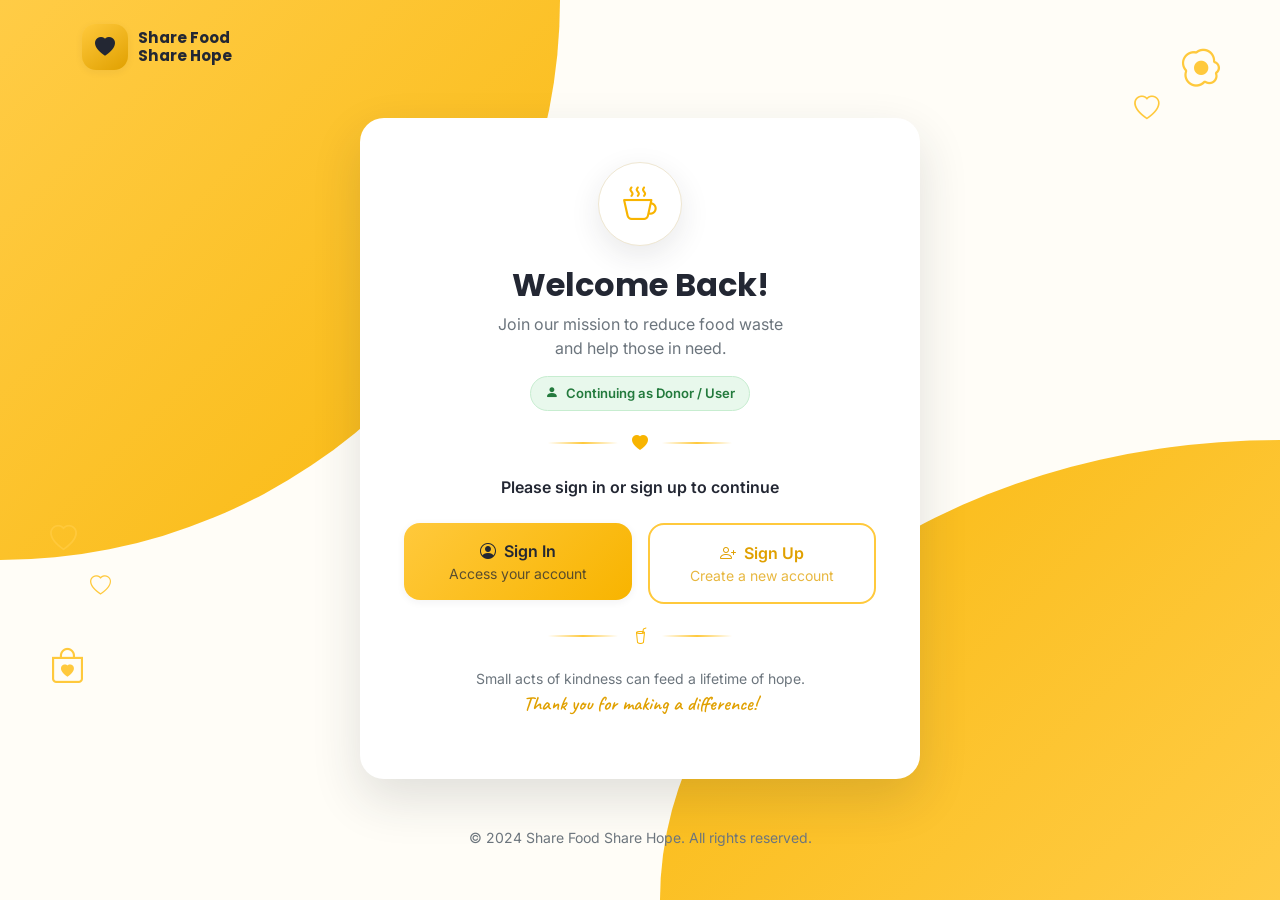
==== auth.html @ a08f2491 "Initial project upload" ====
<!DOCTYPE html>
<html lang="en">
<head>
  <meta charset="UTF-8">
  <meta name="viewport" content="width=device-width, initial-scale=1.0">
  <title>Share Food, Share Hope | Sign In / Sign Up</title>

  <!-- Bootstrap 5 -->
  <link href="https://cdn.jsdelivr.net/npm/bootstrap@5.3.3/dist/css/bootstrap.min.css" rel="stylesheet">
  <!-- Bootstrap Icons -->
  <link rel="stylesheet" href="https://cdn.jsdelivr.net/npm/bootstrap-icons@1.11.3/font/bootstrap-icons.css">
  <!-- Google Fonts -->
  <link rel="preconnect" href="https://fonts.googleapis.com">
  <link href="https://fonts.googleapis.com/css2?family=Poppins:wght@500;600;700;800&family=Inter:wght@400;500;600&family=Caveat:wght@600;700&display=swap" rel="stylesheet">
  <!-- Shared stylesheet -->
  <link rel="stylesheet" href="style.css">
</head>
<body>

  <!-- Loading overlay -->
  <div id="loadingOverlay" class="loading-overlay">
    <div class="loader-bowl"></div>
    <div class="text-muted small">Setting the table…</div>
  </div>

  <div class="page-shell">

    <!-- Decorative background -->
    <div class="blob-corner blob-top-left"></div>
    <div class="blob-corner blob-bottom-right"></div>

    <i class="bi bi-heart line-icon d-none d-md-block" style="top:520px; left:50px; font-size:1.7rem; color:var(--yellow-400);"></i>
    <i class="bi bi-heart line-icon d-none d-md-block" style="top:570px; left:90px; font-size:1.3rem; color:var(--yellow-400);"></i>
    <i class="bi bi-bag-heart line-icon d-none d-md-block" style="top:640px; left:50px; font-size:2.2rem; color:var(--yellow-400);"></i>
    <i class="bi bi-heart line-icon d-none d-md-block" style="top:90px; right:120px; font-size:1.6rem; color:var(--yellow-400);"></i>
    <i class="bi bi-egg-fried line-icon d-none d-md-block" style="top:40px; right:60px; font-size:2.4rem; color:var(--yellow-400);"></i>

    <!-- Top brand bar -->
    <header class="content-layer container pt-4">
      <div class="brand-lockup">
        <div class="brand-mark"><i class="bi bi-heart-fill"></i></div>
        <div class="brand-text">Share Food<br>Share Hope</div>
      </div>
    </header>

    <main class="content-layer container py-4 py-md-5">
      <div class="auth-card fade-in-up">

        <!-- ============ PANEL 1: Role intro / choose Sign In or Sign Up ============ -->
        <div id="panelIntro" class="auth-panel active text-center">
          <div class="hero-emblem emblem-sm"><i class="bi bi-cup-hot"></i></div>
          <h2 class="fw-bold mb-2">Welcome Back!</h2>
          <p class="text-secondary mb-3">
            Join our mission to reduce food waste<br class="d-none d-sm-block">
            and help those in need.
          </p>
          <div class="d-flex justify-content-center mb-3">
            <span class="role-badge role-badge-target"></span>
          </div>
          <div class="divider-flourish">
            <span class="line"></span><i class="bi bi-heart-fill"></i><span class="line"></span>
          </div>
          <p class="fw-semibold mb-4">Please sign in or sign up to continue</p>

          <div class="row g-3 justify-content-center">
            <div class="col-12 col-sm-6">
              <button class="btn btn-brand w-100 py-3" onclick="showAuthPanel('panelLogin')">
                <i class="bi bi-person-circle me-1"></i> Sign In
                <div class="small fw-normal opacity-75">Access your account</div>
              </button>
            </div>
            <div class="col-12 col-sm-6">
              <button class="btn btn-outline-brand w-100 py-3" onclick="showAuthPanel('panelRegister')">
                <i class="bi bi-person-plus me-1"></i> Sign Up
                <div class="small fw-normal opacity-75">Create a new account</div>
              </button>
            </div>
          </div>

          <div class="divider-flourish">
            <span class="line"></span><i class="bi bi-cup-straw"></i><span class="line"></span>
          </div>
          <p class="text-secondary small mb-0">Small acts of kindness can feed a lifetime of hope.</p>
          <p class="script-text fs-5">Thank you for making a difference!</p>
        </div>

        <!-- ============ PANEL 2: Sign In ============ -->
        <div id="panelLogin" class="auth-panel text-center">
          <div class="hero-emblem emblem-sm"><i class="bi bi-cup-hot"></i></div>
          <h2 class="fw-bold mb-2">Welcome Back!</h2>
          <p class="text-secondary mb-3">
            Log in to continue your journey<br class="d-none d-sm-block">
            of sharing food and spreading hope.
          </p>
          <div class="d-flex justify-content-center mb-3">
            <span class="role-badge role-badge-target"></span>
          </div>
          <div class="divider-flourish">
            <span class="line"></span><i class="bi bi-heart-fill"></i><span class="line"></span>
          </div>

          <div id="loginError" class="alert alert-danger d-none text-start" role="alert"></div>

          <form id="loginForm" class="text-start" onsubmit="loginUser(event)" novalidate>
            <div class="mb-3">
              <label for="loginIdentifier" class="form-label fw-semibold">Name or Email</label>
              <div class="input-icon-group">
                <i class="bi bi-person field-icon"></i>
                <input type="text" class="form-control" id="loginIdentifier" placeholder="Enter your name or email" autocomplete="username">
              </div>
            </div>
            <div class="mb-2">
              <label for="loginPassword" class="form-label fw-semibold">Password</label>
              <div class="input-icon-group">
                <i class="bi bi-lock field-icon"></i>
                <input type="password" class="form-control" id="loginPassword" placeholder="Enter your password" autocomplete="current-password">
                <button type="button" class="toggle-eye" onclick="togglePasswordVisibility('loginPassword', this.querySelector('i'))">
                  <i class="bi bi-eye"></i>
                </button>
              </div>
            </div>
            <div class="text-end mb-3">
              <a href="#" class="small auth-toggle-link" onclick="showToast('Password reset isn\'t available in this demo yet.', 'info'); return false;">Forgot Password?</a>
            </div>
            <button type="submit" class="btn btn-brand w-100 py-3 fw-bold">Login</button>
          </form>

          <p class="text-center mt-4 mb-0">
            Don't have an account?
            <a href="#" class="auth-toggle-link" onclick="showAuthPanel('panelRegister'); return false;">Sign Up</a>
          </p>
          <p class="text-center mt-2">
            <a href="#" class="text-muted small" onclick="showAuthPanel('panelIntro'); return false;"><i class="bi bi-arrow-left"></i> Back</a>
          </p>
        </div>

        <!-- ============ PANEL 3: Sign Up ============ -->
        <div id="panelRegister" class="auth-panel text-center">
          <div class="hero-emblem emblem-sm"><i class="bi bi-cup-hot"></i></div>
          <h2 class="fw-bold mb-2">Create an Account</h2>
          <p class="text-secondary mb-3">
            Sign up to join our mission and start<br class="d-none d-sm-block">
            making a difference.
          </p>
          <div class="d-flex justify-content-center mb-3">
            <span class="role-badge role-badge-target"></span>
          </div>
          <div class="divider-flourish">
            <span class="line"></span><i class="bi bi-heart-fill"></i><span class="line"></span>
          </div>

          <div id="signupError" class="alert alert-danger d-none text-start" role="alert"></div>

          <form id="signupForm" class="text-start" onsubmit="signupUser(event)" novalidate>
            <div class="mb-3">
              <label for="signupName" class="form-label fw-semibold">Name</label>
              <div class="input-icon-group">
                <i class="bi bi-person field-icon"></i>
                <input type="text" class="form-control" id="signupName" placeholder="Enter your full name" autocomplete="name">
              </div>
            </div>
            <div class="mb-3">
              <label for="signupPhone" class="form-label fw-semibold">Phone No</label>
              <div class="input-icon-group">
                <i class="bi bi-telephone field-icon"></i>
                <input type="tel" class="form-control" id="signupPhone" placeholder="Enter your phone number" autocomplete="tel">
              </div>
            </div>
            <div class="mb-3">
              <label for="signupEmail" class="form-label fw-semibold">Email</label>
              <div class="input-icon-group">
                <i class="bi bi-envelope field-icon"></i>
                <input type="email" class="form-control" id="signupEmail" placeholder="Enter your email address" autocomplete="email">
              </div>
            </div>
            <div class="mb-3">
              <label for="signupPassword" class="form-label fw-semibold">Password</label>
              <div class="input-icon-group">
                <i class="bi bi-lock field-icon"></i>
                <input type="password" class="form-control" id="signupPassword" placeholder="Enter your password (min. 8 characters)" autocomplete="new-password">
                <button type="button" class="toggle-eye" onclick="togglePasswordVisibility('signupPassword', this.querySelector('i'))">
                  <i class="bi bi-eye"></i>
                </button>
              </div>
            </div>
            <div class="mb-3">
              <label for="signupConfirmPassword" class="form-label fw-semibold">Confirm Password</label>
              <div class="input-icon-group">
                <i class="bi bi-lock-fill field-icon"></i>
                <input type="password" class="form-control" id="signupConfirmPassword" placeholder="Re-enter your password" autocomplete="new-password">
                <button type="button" class="toggle-eye" onclick="togglePasswordVisibility('signupConfirmPassword', this.querySelector('i'))">
                  <i class="bi bi-eye"></i>
                </button>
              </div>
            </div>
            <button type="submit" class="btn btn-brand w-100 py-3 fw-bold">Register</button>
          </form>

          <p class="text-center mt-4 mb-0">
            Already have an account?
            <a href="#" class="auth-toggle-link" onclick="showAuthPanel('panelLogin'); return false;">Sign In</a>
          </p>
          <p class="text-center mt-2">
            <a href="#" class="text-muted small" onclick="showAuthPanel('panelIntro'); return false;"><i class="bi bi-arrow-left"></i> Back</a>
          </p>
        </div>

      </div>
    </main>

    <footer class="content-layer text-center pb-4">
      <p class="text-secondary small mb-0">© 2024 Share Food Share Hope. All rights reserved.</p>
    </footer>

  </div>

  <!-- Bootstrap Bundle JS -->
  <script src="https://cdn.jsdelivr.net/npm/bootstrap@5.3.3/dist/js/bootstrap.bundle.min.js"></script>
  <!-- Shared app logic -->
  <script src="script.js"></script>
  <script>
    // If nobody picked a role on the welcome page, default to "user"
    // so the auth flow still works if someone lands here directly.
    if (!sessionStorage.getItem("role")) {
      sessionStorage.setItem("role", "user");
    }
    renderRoleBadge();
  </script>
</body>
</html>
---- style.css ----
/* =========================================================
   SHARE FOOD, SHARE HOPE — Shared Stylesheet
   Design tokens, layout primitives, and component styles
   used across index.html, auth.html, user-dashboard.html
   and ngo-dashboard.html.
   ========================================================= */

/* ---------- Design tokens ---------- */
:root {
  /* Brand palette */
  --cream: #FFFDF7;
  --paper: #FFFFFF;
  --yellow-50: #FFF8E6;
  --yellow-200: #FFE7A6;
  --yellow-400: #FFC93C;
  --yellow-500: #F8B400;
  --yellow-600: #E0A000;
  --ink: #232733;
  --ink-soft: #5B6172;
  --ink-faint: #9AA0AE;
  --line: #EFE7D2;

  /* Role colors */
  --ngo-blue: #3E5DD9;
  --ngo-blue-dark: #2E46AD;
  --user-green: #2E9F4F;
  --user-green-dark: #237A3D;

  /* Status colors */
  --status-pending: #F59E0B;
  --status-pending-bg: #FFF3DD;
  --status-accepted: #2E9F4F;
  --status-accepted-bg: #E6F7EB;
  --status-completed: #2F80ED;
  --status-completed-bg: #E8F0FE;
  --status-rejected: #E5484D;
  --status-rejected-bg: #FDE8E8;

  /* Elevation */
  --shadow-sm: 0 2px 8px rgba(35, 39, 51, 0.06);
  --shadow-md: 0 10px 30px rgba(35, 39, 51, 0.10);
  --shadow-lg: 0 20px 50px rgba(35, 39, 51, 0.14);

  /* Radii */
  --r-sm: 10px;
  --r-md: 16px;
  --r-lg: 24px;
  --r-pill: 999px;

  /* Type */
  --font-display: 'Poppins', sans-serif;
  --font-body: 'Inter', sans-serif;
  --font-script: 'Caveat', cursive;
}

* {
  box-sizing: border-box;
}

html {
  scroll-behavior: smooth;
}

body {
  font-family: var(--font-body);
  color: var(--ink);
  background-color: var(--cream);
  -webkit-font-smoothing: antialiased;
}

h1, h2, h3, h4, h5, h6 {
  font-family: var(--font-display);
  color: var(--ink);
}

a {
  text-decoration: none;
}

::selection {
  background: var(--yellow-400);
  color: var(--ink);
}

/* ---------- Decorative background blobs (shared) ---------- */
.blob-corner {
  position: fixed;
  z-index: 0;
  pointer-events: none;
}

.blob-top-left {
  top: 0;
  left: 0;
  width: min(46vw, 560px);
  height: min(46vw, 560px);
  background: linear-gradient(135deg, var(--yellow-400), var(--yellow-500));
  border-radius: 0 0 100% 0;
  opacity: 0.95;
}

.blob-bottom-right {
  bottom: 0;
  right: 0;
  width: min(50vw, 620px);
  height: min(38vw, 460px);
  background: linear-gradient(135deg, var(--yellow-500), var(--yellow-400));
  border-radius: 100% 0 0 0;
  opacity: 0.95;
}

.dot-grid {
  position: absolute;
  display: grid;
  grid-template-columns: repeat(3, 1fr);
  gap: 10px;
  z-index: 1;
}

.dot-grid span {
  width: 6px;
  height: 6px;
  border-radius: 50%;
  background: rgba(255, 255, 255, 0.55);
}

.line-icon {
  position: absolute;
  color: rgba(255, 255, 255, 0.55);
  z-index: 1;
}

.page-shell {
  position: relative;
  min-height: 100vh;
  overflow-x: hidden;
}

.content-layer {
  position: relative;
  z-index: 2;
}

/* ---------- Brand lockup ---------- */
.brand-lockup {
  display: flex;
  align-items: center;
  gap: 10px;
}

.brand-mark {
  width: 46px;
  height: 46px;
  border-radius: 14px;
  background: linear-gradient(145deg, var(--yellow-400), var(--yellow-600));
  display: flex;
  align-items: center;
  justify-content: center;
  color: var(--ink);
  font-size: 1.25rem;
  box-shadow: var(--shadow-sm);
  flex-shrink: 0;
}

.brand-text {
  font-family: var(--font-display);
  font-weight: 700;
  font-size: 0.95rem;
  line-height: 1.2;
  color: var(--ink);
}

/* ---------- Divider with heart/icon ---------- */
.divider-flourish {
  display: flex;
  align-items: center;
  justify-content: center;
  gap: 14px;
  color: var(--yellow-500);
  margin: 1.25rem 0;
}

.divider-flourish .line {
  height: 2px;
  width: 70px;
  background: linear-gradient(90deg, transparent, var(--yellow-400) 50%, transparent);
}

.script-text {
  font-family: var(--font-script);
  font-weight: 600;
  color: var(--yellow-600);
}

/* ---------- Buttons ---------- */
.btn-brand {
  background: linear-gradient(135deg, var(--yellow-400), var(--yellow-500));
  color: var(--ink);
  border: none;
  font-weight: 600;
  border-radius: var(--r-md);
  padding: 0.85rem 1.5rem;
  transition: transform 0.2s ease, box-shadow 0.2s ease, filter 0.2s ease;
  box-shadow: var(--shadow-sm);
}

.btn-brand:hover {
  transform: translateY(-2px);
  box-shadow: var(--shadow-md);
  filter: brightness(1.03);
  color: var(--ink);
}

.btn-brand:active {
  transform: translateY(0);
}

.btn-outline-brand {
  background: var(--paper);
  color: var(--yellow-600);
  border: 2px solid var(--yellow-400);
  font-weight: 600;
  border-radius: var(--r-md);
  padding: 0.85rem 1.5rem;
  transition: all 0.2s ease;
}

.btn-outline-brand:hover {
  background: var(--yellow-50);
  transform: translateY(-2px);
  box-shadow: var(--shadow-sm);
  color: var(--yellow-600);
}

.btn-icon-action {
  border: none;
  background: var(--yellow-50);
  color: var(--ink-soft);
  width: 36px;
  height: 36px;
  border-radius: 50%;
  display: inline-flex;
  align-items: center;
  justify-content: center;
  transition: all 0.2s ease;
}

.btn-icon-action:hover {
  background: var(--yellow-400);
  color: var(--ink);
  transform: scale(1.08);
}

.btn-icon-action.danger:hover {
  background: var(--status-rejected);
  color: #fff;
}

/* ---------- Role selection cards (index.html) ---------- */
.role-card {
  border: none;
  border-radius: var(--r-lg);
  padding: 2rem 1.75rem;
  display: flex;
  align-items: center;
  gap: 1.25rem;
  width: 100%;
  text-align: left;
  cursor: pointer;
  transition: transform 0.25s ease, box-shadow 0.25s ease;
  box-shadow: var(--shadow-md);
  position: relative;
  overflow: hidden;
}

.role-card::after {
  content: '';
  position: absolute;
  inset: 0;
  background: rgba(255, 255, 255, 0.12);
  opacity: 0;
  transition: opacity 0.25s ease;
}

.role-card:hover {
  transform: translateY(-6px) scale(1.01);
  box-shadow: var(--shadow-lg);
}

.role-card:hover::after {
  opacity: 1;
}

.role-card:active {
  transform: translateY(-2px) scale(1.0);
}

.role-card.ngo {
  background: linear-gradient(135deg, var(--ngo-blue), var(--ngo-blue-dark));
  color: #fff;
}

.role-card.user {
  background: linear-gradient(135deg, var(--user-green), var(--user-green-dark));
  color: #fff;
}

.role-card .role-icon {
  width: 60px;
  height: 60px;
  border-radius: 50%;
  background: rgba(255, 255, 255, 0.18);
  display: flex;
  align-items: center;
  justify-content: center;
  font-size: 1.75rem;
  flex-shrink: 0;
}

.role-card .role-title {
  font-family: var(--font-display);
  font-weight: 700;
  font-size: 1.5rem;
  margin-bottom: 2px;
}

.role-card .role-sub {
  font-size: 0.88rem;
  opacity: 0.9;
}

/* ---------- Hero heart-bowl icon ---------- */
.hero-emblem {
  width: 110px;
  height: 110px;
  border-radius: 50%;
  background: linear-gradient(145deg, var(--yellow-400), var(--yellow-600));
  display: flex;
  align-items: center;
  justify-content: center;
  color: #fff;
  font-size: 2.75rem;
  margin: 0 auto 1.25rem;
  box-shadow: var(--shadow-md);
  animation: floatY 4s ease-in-out infinite;
}

.emblem-sm {
  width: 84px;
  height: 84px;
  font-size: 2.1rem;
  background: var(--paper);
  color: var(--yellow-500);
  border: 1px solid var(--line);
}

@keyframes floatY {
  0%, 100% { transform: translateY(0); }
  50% { transform: translateY(-8px); }
}

/* ---------- Auth shell / glass card ---------- */
.auth-card {
  background: var(--paper);
  border-radius: var(--r-lg);
  box-shadow: var(--shadow-lg);
  padding: 2.75rem;
  max-width: 560px;
  width: 100%;
  margin: 0 auto;
  position: relative;
}

.role-badge {
  display: inline-flex;
  align-items: center;
  gap: 8px;
  background: var(--yellow-50);
  border: 1px solid var(--yellow-200);
  color: var(--yellow-600);
  font-weight: 600;
  font-size: 0.82rem;
  padding: 0.4rem 0.9rem;
  border-radius: var(--r-pill);
}

.role-badge.is-ngo {
  background: #EAF0FF;
  border-color: #C9D6FF;
  color: var(--ngo-blue);
}

.role-badge.is-user {
  background: #E8F8EC;
  border-color: #C7EDD0;
  color: var(--user-green-dark);
}

/* Floating label inputs */
.form-floating > label {
  color: var(--ink-faint);
}

.form-control,
.form-select {
  border: 1.5px solid var(--line);
  border-radius: var(--r-md);
  padding: 0.9rem 1rem;
  background: var(--yellow-50);
  transition: border-color 0.2s ease, box-shadow 0.2s ease, background 0.2s ease;
}

.form-control:focus,
.form-select:focus {
  border-color: var(--yellow-500);
  box-shadow: 0 0 0 3px rgba(248, 180, 0, 0.18);
  background: var(--paper);
}

.input-icon-group {
  position: relative;
}

.input-icon-group .field-icon {
  position: absolute;
  left: 1rem;
  top: 50%;
  transform: translateY(-50%);
  color: var(--ink-faint);
  z-index: 5;
}

.input-icon-group .form-control {
  padding-left: 2.6rem;
  padding-right: 2.6rem;
}

.input-icon-group .toggle-eye {
  position: absolute;
  right: 1rem;
  top: 50%;
  transform: translateY(-50%);
  color: var(--ink-faint);
  cursor: pointer;
  z-index: 5;
  background: none;
  border: none;
}

.auth-toggle-link {
  color: var(--yellow-600);
  font-weight: 600;
}

.auth-toggle-link:hover {
  text-decoration: underline;
}

/* Sliding panels inside auth.html */
.auth-panel {
  display: none;
  animation: fadeUp 0.35s ease;
}

.auth-panel.active {
  display: block;
}

@keyframes fadeUp {
  from { opacity: 0; transform: translateY(14px); }
  to { opacity: 1; transform: translateY(0); }
}

/* ---------- Dashboard top navigation ---------- */
.dash-navbar {
  background: var(--paper);
  border-bottom: 1px solid var(--line);
  padding: 0.85rem 0;
  position: sticky;
  top: 0;
  z-index: 50;
}

.nav-pill {
  display: flex;
  align-items: center;
  gap: 6px;
  padding: 0.5rem 1rem;
  border-radius: var(--r-pill);
  color: var(--ink-soft);
  font-weight: 500;
  font-size: 0.92rem;
  transition: all 0.2s ease;
}

.nav-pill:hover {
  background: var(--yellow-50);
  color: var(--ink);
}

.nav-pill.active {
  background: var(--yellow-50);
  color: var(--yellow-600);
  font-weight: 600;
}

.notif-dot {
  position: relative;
}

.notif-dot .badge {
  position: absolute;
  top: -4px;
  right: -8px;
  font-size: 0.62rem;
  padding: 3px 5px;
}

.profile-chip {
  display: flex;
  align-items: center;
  gap: 8px;
  cursor: pointer;
  padding: 0.35rem 0.6rem;
  border-radius: var(--r-pill);
  transition: background 0.2s ease;
}

.profile-chip:hover {
  background: var(--yellow-50);
}

.avatar-circle {
  width: 38px;
  height: 38px;
  border-radius: 50%;
  background: linear-gradient(135deg, var(--yellow-400), var(--yellow-600));
  color: var(--ink);
  display: flex;
  align-items: center;
  justify-content: center;
  font-weight: 700;
  font-size: 0.95rem;
}

.avatar-circle.ngo-avatar {
  background: linear-gradient(135deg, var(--ngo-blue), var(--ngo-blue-dark));
  color: #fff;
}

/* ---------- Dashboard hero band ---------- */
.dash-hero {
  background: linear-gradient(180deg, var(--yellow-50), var(--cream));
  padding: 2.5rem 0 2rem;
  position: relative;
  overflow: hidden;
}

/* ---------- Generic section card ---------- */
.section-card {
  background: var(--paper);
  border-radius: var(--r-lg);
  box-shadow: var(--shadow-md);
  padding: 2rem;
  margin-bottom: 2rem;
  border: 1px solid var(--line);
}

.section-card-header {
  display: flex;
  align-items: center;
  gap: 12px;
  margin-bottom: 1.5rem;
}

.section-icon-badge {
  width: 42px;
  height: 42px;
  border-radius: 50%;
  background: linear-gradient(135deg, var(--yellow-400), var(--yellow-500));
  color: var(--ink);
  display: flex;
  align-items: center;
  justify-content: center;
  font-size: 1.1rem;
  flex-shrink: 0;
}

.section-title-wrap h3 {
  font-size: 1.25rem;
  font-weight: 700;
  margin: 0;
}

.title-underline {
  width: 34px;
  height: 3px;
  background: var(--yellow-400);
  border-radius: var(--r-pill);
  margin-top: 4px;
}

/* ---------- Upload dropzone ---------- */
.upload-zone {
  border: 1.5px dashed var(--line);
  border-radius: var(--r-md);
  background: var(--yellow-50);
  display: flex;
  flex-direction: column;
  align-items: center;
  justify-content: center;
  text-align: center;
  padding: 1.25rem;
  min-height: 96px;
  cursor: pointer;
  transition: all 0.2s ease;
  color: var(--ink-soft);
}

.upload-zone:hover,
.upload-zone.drag-over {
  border-color: var(--yellow-500);
  background: var(--yellow-200);
}

.upload-zone img.preview-thumb {
  max-height: 70px;
  border-radius: 8px;
  object-fit: cover;
}

/* ---------- Filter chips (NGO requests) ---------- */
.filter-chip {
  border-radius: var(--r-pill);
  font-weight: 600;
  padding: 0.4rem 1rem;
  border: 2px solid var(--yellow-400);
  background: var(--paper);
  color: var(--yellow-600);
  transition: all 0.2s ease;
}

.filter-chip:hover {
  background: var(--yellow-50);
}

.filter-chip.active {
  background: linear-gradient(135deg, var(--yellow-400), var(--yellow-500));
  color: var(--ink);
  border-color: transparent;
  box-shadow: var(--shadow-sm);
}

/* ---------- Stat cards (NGO dashboard) ---------- */
.stat-card {
  background: var(--paper);
  border-radius: var(--r-lg);
  box-shadow: var(--shadow-sm);
  padding: 1.5rem;
  border: 1px solid var(--line);
  display: flex;
  align-items: center;
  gap: 14px;
  height: 100%;
  transition: transform 0.2s ease, box-shadow 0.2s ease;
}

.stat-card:hover {
  transform: translateY(-4px);
  box-shadow: var(--shadow-md);
}

.stat-icon {
  width: 52px;
  height: 52px;
  border-radius: var(--r-md);
  display: flex;
  align-items: center;
  justify-content: center;
  font-size: 1.4rem;
  flex-shrink: 0;
  color: #fff;
}

.stat-icon.total { background: linear-gradient(135deg, #6C7CE0, #4A57C2); }
.stat-icon.pending { background: linear-gradient(135deg, #FBBF55, var(--status-pending)); }
.stat-icon.accepted { background: linear-gradient(135deg, #4FC97A, var(--status-accepted)); }
.stat-icon.completed { background: linear-gradient(135deg, #5C9BFA, var(--status-completed)); }

.stat-value {
  font-size: 1.6rem;
  font-weight: 700;
  font-family: var(--font-display);
  line-height: 1.1;
}

.stat-label {
  font-size: 0.82rem;
  color: var(--ink-soft);
}

/* ---------- Donation card (history / requests) ---------- */
.donation-card {
  background: var(--paper);
  border: 1px solid var(--line);
  border-radius: var(--r-md);
  padding: 1.25rem 1.4rem;
  box-shadow: var(--shadow-sm);
  transition: transform 0.2s ease, box-shadow 0.2s ease;
  height: 100%;
}

.donation-card:hover {
  transform: translateY(-3px);
  box-shadow: var(--shadow-md);
}

.donation-thumb {
  width: 54px;
  height: 54px;
  border-radius: 12px;
  object-fit: cover;
  background: var(--yellow-50);
  display: flex;
  align-items: center;
  justify-content: center;
  color: var(--yellow-500);
  font-size: 1.4rem;
  flex-shrink: 0;
}

.status-pill {
  display: inline-flex;
  align-items: center;
  gap: 6px;
  font-size: 0.78rem;
  font-weight: 600;
  padding: 0.32rem 0.75rem;
  border-radius: var(--r-pill);
}

.status-pill.pending { color: var(--status-pending); background: var(--status-pending-bg); }
.status-pill.accepted { color: var(--status-accepted); background: var(--status-accepted-bg); }
.status-pill.completed { color: var(--status-completed); background: var(--status-completed-bg); }
.status-pill.rejected { color: var(--status-rejected); background: var(--status-rejected-bg); }

.donation-meta-row {
  display: flex;
  align-items: flex-start;
  gap: 8px;
  font-size: 0.86rem;
  color: var(--ink-soft);
  margin-bottom: 6px;
}

.donation-meta-row i {
  color: var(--yellow-500);
  margin-top: 2px;
}

/* ---------- History table ---------- */
.history-table thead th {
  background: var(--yellow-50);
  color: var(--ink-soft);
  font-weight: 600;
  font-size: 0.82rem;
  border: none;
  padding: 0.9rem 1rem;
  text-transform: uppercase;
  letter-spacing: 0.03em;
}

.history-table thead th:first-child { border-radius: var(--r-sm) 0 0 var(--r-sm); }
.history-table thead th:last-child { border-radius: 0 var(--r-sm) var(--r-sm) 0; }

.history-table tbody td {
  padding: 0.9rem 1rem;
  vertical-align: middle;
  border-bottom: 1px solid var(--line);
  font-size: 0.92rem;
}

.history-table tbody tr:last-child td {
  border-bottom: none;
}

/* ---------- Empty state ---------- */
.empty-state {
  text-align: center;
  padding: 3rem 1rem;
  color: var(--ink-faint);
}

.empty-state i {
  font-size: 2.5rem;
  color: var(--yellow-400);
  margin-bottom: 0.75rem;
  display: block;
}

/* ---------- Footer ---------- */
.site-footer {
  background: linear-gradient(135deg, var(--yellow-500), var(--yellow-400));
  color: var(--ink);
  padding: 1.5rem 0;
}

/* ---------- Toast ---------- */
.toast-container {
  z-index: 1080;
}

/* ---------- Loading overlay ---------- */
.loading-overlay {
  position: fixed;
  inset: 0;
  background: rgba(255, 253, 247, 0.92);
  display: flex;
  align-items: center;
  justify-content: center;
  z-index: 2000;
  flex-direction: column;
  gap: 1rem;
  transition: opacity 0.4s ease, visibility 0.4s ease;
}

.loading-overlay.hide {
  opacity: 0;
  visibility: hidden;
  pointer-events: none;
}

.loader-bowl {
  width: 56px;
  height: 56px;
  border: 5px solid var(--yellow-200);
  border-top-color: var(--yellow-500);
  border-radius: 50%;
  animation: spin 0.9s linear infinite;
}

@keyframes spin {
  to { transform: rotate(360deg); }
}

/* ---------- Modal polish ---------- */
.modal-content {
  border-radius: var(--r-lg);
  border: none;
}

.modal-header {
  border-bottom: 1px solid var(--line);
}

.modal-footer {
  border-top: 1px solid var(--line);
}

/* ---------- Utility animations ---------- */
.fade-in-up {
  animation: fadeUp 0.45s ease both;
}

@media (prefers-reduced-motion: reduce) {
  * {
    animation-duration: 0.001ms !important;
    transition-duration: 0.001ms !important;
  }
}

/* ---------- Responsive tweaks ---------- */
@media (max-width: 991px) {
  .auth-card { padding: 2rem 1.5rem; }
  .section-card { padding: 1.5rem; }
}

@media (max-width: 767px) {
  .role-card { padding: 1.5rem 1.25rem; }
  .hero-emblem { width: 88px; height: 88px; font-size: 2.2rem; }
  .blob-top-left { width: 70vw; height: 70vw; }
  .blob-bottom-right { width: 75vw; height: 55vw; }
  .stat-card { flex-direction: row; }
}

@media (max-width: 575px) {
  .auth-card { padding: 1.5rem 1.1rem; }
  .role-card .role-title { font-size: 1.25rem; }
}
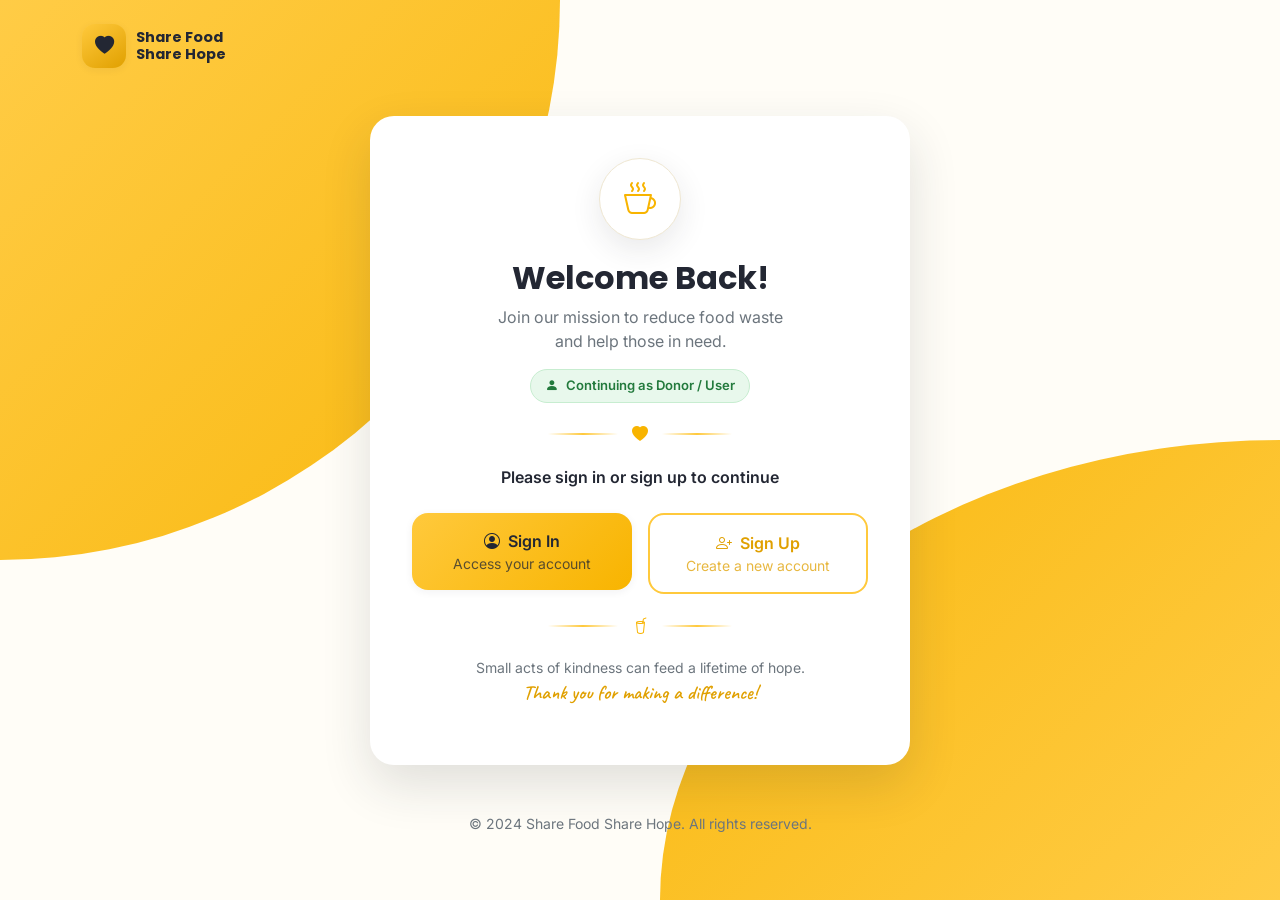
==== commit 721b6211: "Update of the website" ====
--- a/auth.html
+++ b/auth.html
@@ -1,230 +1,165 @@
 <!DOCTYPE html>
 <html lang="en">
 <head>
-  <meta charset="UTF-8">
-  <meta name="viewport" content="width=device-width, initial-scale=1.0">
-  <title>Share Food, Share Hope | Sign In / Sign Up</title>
-
-  <!-- Bootstrap 5 -->
-  <link href="https://cdn.jsdelivr.net/npm/bootstrap@5.3.3/dist/css/bootstrap.min.css" rel="stylesheet">
-  <!-- Bootstrap Icons -->
-  <link rel="stylesheet" href="https://cdn.jsdelivr.net/npm/bootstrap-icons@1.11.3/font/bootstrap-icons.css">
-  <!-- Google Fonts -->
-  <link rel="preconnect" href="https://fonts.googleapis.com">
-  <link href="https://fonts.googleapis.com/css2?family=Poppins:wght@500;600;700;800&family=Inter:wght@400;500;600&family=Caveat:wght@600;700&display=swap" rel="stylesheet">
-  <!-- Shared stylesheet -->
-  <link rel="stylesheet" href="style.css">
+<meta charset="UTF-8">
+<meta name="viewport" content="width=device-width, initial-scale=1.0">
+<title>Share Food, Share Hope | Sign In / Sign Up</title>
+<link href="https://cdn.jsdelivr.net/npm/bootstrap@5.3.3/dist/css/bootstrap.min.css" rel="stylesheet">
+<link rel="stylesheet" href="https://cdn.jsdelivr.net/npm/bootstrap-icons@1.11.3/font/bootstrap-icons.css">
+<link rel="stylesheet" href="style.css">
 </head>
 <body>
 
-  <!-- Loading overlay -->
-  <div id="loadingOverlay" class="loading-overlay">
-    <div class="loader-bowl"></div>
-    <div class="text-muted small">Setting the table…</div>
-  </div>
+<div id="loadingOverlay" class="loading-overlay">
+  <div class="loader-bowl"></div>
+  <div class="text-muted small">Setting the table…</div>
+</div>
 
-  <div class="page-shell">
+<div class="page-shell">
+  <div class="blob-corner blob-top-left"></div>
+  <div class="blob-corner blob-bottom-right"></div>
 
-    <!-- Decorative background -->
-    <div class="blob-corner blob-top-left"></div>
-    <div class="blob-corner blob-bottom-right"></div>
+  <header class="content-layer container pt-4">
+    <div class="brand-lockup">
+      <div class="brand-mark"><i class="bi bi-heart-fill"></i></div>
+      <div class="brand-text">Share Food<br>Share Hope</div>
+    </div>
+  </header>
 
-    <i class="bi bi-heart line-icon d-none d-md-block" style="top:520px; left:50px; font-size:1.7rem; color:var(--yellow-400);"></i>
-    <i class="bi bi-heart line-icon d-none d-md-block" style="top:570px; left:90px; font-size:1.3rem; color:var(--yellow-400);"></i>
-    <i class="bi bi-bag-heart line-icon d-none d-md-block" style="top:640px; left:50px; font-size:2.2rem; color:var(--yellow-400);"></i>
-    <i class="bi bi-heart line-icon d-none d-md-block" style="top:90px; right:120px; font-size:1.6rem; color:var(--yellow-400);"></i>
-    <i class="bi bi-egg-fried line-icon d-none d-md-block" style="top:40px; right:60px; font-size:2.4rem; color:var(--yellow-400);"></i>
+  <main class="content-layer container py-4 py-md-5">
+    <div class="auth-card fade-in-up">
 
-    <!-- Top brand bar -->
-    <header class="content-layer container pt-4">
-      <div class="brand-lockup">
-        <div class="brand-mark"><i class="bi bi-heart-fill"></i></div>
-        <div class="brand-text">Share Food<br>Share Hope</div>
+      <!-- PANEL: intro -->
+      <div id="panelIntro" class="auth-panel active text-center">
+        <div class="hero-emblem emblem-sm"><i class="bi bi-cup-hot"></i></div>
+        <h2 class="fw-bold mb-2">Welcome Back!</h2>
+        <p class="text-secondary mb-3">Join our mission to reduce food waste<br class="d-none d-sm-block">and help those in need.</p>
+        <div class="d-flex justify-content-center mb-3"><span class="role-badge role-badge-target"></span></div>
+        <div class="divider-flourish"><span class="line"></span><i class="bi bi-heart-fill"></i><span class="line"></span></div>
+        <p class="fw-semibold mb-4">Please sign in or sign up to continue</p>
+        <div class="row g-3 justify-content-center">
+          <div class="col-12 col-sm-6">
+            <button class="btn btn-brand w-100 py-3" onclick="showAuthPanel('panelLogin')">
+              <i class="bi bi-person-circle me-1"></i> Sign In
+              <div class="small fw-normal opacity-75">Access your account</div>
+            </button>
+          </div>
+          <div class="col-12 col-sm-6">
+            <button class="btn btn-outline-brand w-100 py-3" onclick="showAuthPanel('panelRegister')">
+              <i class="bi bi-person-plus me-1"></i> Sign Up
+              <div class="small fw-normal opacity-75">Create a new account</div>
+            </button>
+          </div>
+        </div>
+        <div class="divider-flourish"><span class="line"></span><i class="bi bi-cup-straw"></i><span class="line"></span></div>
+        <p class="text-secondary small mb-0">Small acts of kindness can feed a lifetime of hope.</p>
+        <p class="script-text fs-5">Thank you for making a difference!</p>
       </div>
-    </header>
 
-    <main class="content-layer container py-4 py-md-5">
-      <div class="auth-card fade-in-up">
+      <!-- PANEL: Sign In -->
+      <div id="panelLogin" class="auth-panel text-center">
+        <div class="hero-emblem emblem-sm"><i class="bi bi-cup-hot"></i></div>
+        <h2 class="fw-bold mb-2">Welcome Back!</h2>
+        <p class="text-secondary mb-3">Log in to continue your journey<br class="d-none d-sm-block">of sharing food and spreading hope.</p>
+        <div class="d-flex justify-content-center mb-3"><span class="role-badge role-badge-target"></span></div>
+        <div class="divider-flourish"><span class="line"></span><i class="bi bi-heart-fill"></i><span class="line"></span></div>
 
-        <!-- ============ PANEL 1: Role intro / choose Sign In or Sign Up ============ -->
-        <div id="panelIntro" class="auth-panel active text-center">
-          <div class="hero-emblem emblem-sm"><i class="bi bi-cup-hot"></i></div>
-          <h2 class="fw-bold mb-2">Welcome Back!</h2>
-          <p class="text-secondary mb-3">
-            Join our mission to reduce food waste<br class="d-none d-sm-block">
-            and help those in need.
-          </p>
-          <div class="d-flex justify-content-center mb-3">
-            <span class="role-badge role-badge-target"></span>
-          </div>
-          <div class="divider-flourish">
-            <span class="line"></span><i class="bi bi-heart-fill"></i><span class="line"></span>
-          </div>
-          <p class="fw-semibold mb-4">Please sign in or sign up to continue</p>
+        <div id="loginError" class="alert alert-danger d-none text-start" role="alert"></div>
 
-          <div class="row g-3 justify-content-center">
-            <div class="col-12 col-sm-6">
-              <button class="btn btn-brand w-100 py-3" onclick="showAuthPanel('panelLogin')">
-                <i class="bi bi-person-circle me-1"></i> Sign In
-                <div class="small fw-normal opacity-75">Access your account</div>
-              </button>
-            </div>
-            <div class="col-12 col-sm-6">
-              <button class="btn btn-outline-brand w-100 py-3" onclick="showAuthPanel('panelRegister')">
-                <i class="bi bi-person-plus me-1"></i> Sign Up
-                <div class="small fw-normal opacity-75">Create a new account</div>
-              </button>
+        <form id="loginForm" class="text-start" onsubmit="loginUser(event)" novalidate>
+          <div class="mb-3">
+            <label for="loginIdentifier" class="form-label fw-semibold">Email or Phone Number</label>
+            <div class="input-icon-group">
+              <i class="bi bi-person field-icon"></i>
+              <input type="text" class="form-control" id="loginIdentifier" placeholder="Enter your email or phone number" autocomplete="username">
             </div>
           </div>
+          <div class="mb-2">
+            <label for="loginPassword" class="form-label fw-semibold">Password</label>
+            <div class="input-icon-group">
+              <i class="bi bi-lock field-icon"></i>
+              <input type="password" class="form-control" id="loginPassword" placeholder="Enter your password" autocomplete="current-password">
+              <button type="button" class="toggle-eye" onclick="togglePasswordVisibility('loginPassword', this)"><i class="bi bi-eye"></i></button>
+            </div>
+          </div>
+          <div class="text-end mb-3">
+            <a href="#" class="small auth-toggle-link" onclick="showToast('Password reset isn\'t available in this demo yet.', 'info'); return false;">Forgot Password?</a>
+          </div>
+          <button type="submit" class="btn btn-brand w-100 py-3 fw-bold">Login</button>
+        </form>
 
-          <div class="divider-flourish">
-            <span class="line"></span><i class="bi bi-cup-straw"></i><span class="line"></span>
+        <p class="text-center mt-4 mb-0">Don't have an account? <a href="#" class="auth-toggle-link" onclick="showAuthPanel('panelRegister'); return false;">Sign Up</a></p>
+        <p class="text-center mt-2"><a href="#" class="text-muted small" onclick="showAuthPanel('panelIntro'); return false;"><i class="bi bi-arrow-left"></i> Back</a></p>
+      </div>
+
+      <!-- PANEL: Sign Up -->
+      <div id="panelRegister" class="auth-panel text-center">
+        <div class="hero-emblem emblem-sm"><i class="bi bi-cup-hot"></i></div>
+        <h2 class="fw-bold mb-2">Create an Account</h2>
+        <p class="text-secondary mb-3">Sign up to join our mission and start<br class="d-none d-sm-block">making a difference.</p>
+        <div class="d-flex justify-content-center mb-3"><span class="role-badge role-badge-target"></span></div>
+        <div class="divider-flourish"><span class="line"></span><i class="bi bi-heart-fill"></i><span class="line"></span></div>
+
+        <div id="signupError" class="alert alert-danger d-none text-start" role="alert"></div>
+
+        <form id="signupForm" class="text-start" onsubmit="signupUser(event)" novalidate>
+          <div class="mb-3">
+            <label for="signupName" class="form-label fw-semibold">Full Name</label>
+            <div class="input-icon-group">
+              <i class="bi bi-person field-icon"></i>
+              <input type="text" class="form-control" id="signupName" placeholder="Enter your full name" autocomplete="name">
+            </div>
           </div>
-          <p class="text-secondary small mb-0">Small acts of kindness can feed a lifetime of hope.</p>
-          <p class="script-text fs-5">Thank you for making a difference!</p>
-        </div>
+          <div class="mb-3">
+            <label for="signupEmail" class="form-label fw-semibold">Email</label>
+            <div class="input-icon-group">
+              <i class="bi bi-envelope field-icon"></i>
+              <input type="email" class="form-control" id="signupEmail" placeholder="Enter your email address" autocomplete="email">
+            </div>
+          </div>
+          <div class="mb-3">
+            <label for="signupPhone" class="form-label fw-semibold">Phone Number</label>
+            <div class="input-icon-group">
+              <i class="bi bi-telephone field-icon"></i>
+              <input type="tel" class="form-control" id="signupPhone" placeholder="Enter your phone number" autocomplete="tel">
+            </div>
+          </div>
+          <div class="mb-3">
+            <label for="signupPassword" class="form-label fw-semibold">Password</label>
+            <div class="input-icon-group">
+              <i class="bi bi-lock field-icon"></i>
+              <input type="password" class="form-control" id="signupPassword" placeholder="Min. 8 characters" autocomplete="new-password">
+              <button type="button" class="toggle-eye" onclick="togglePasswordVisibility('signupPassword', this)"><i class="bi bi-eye"></i></button>
+            </div>
+          </div>
+          <div class="mb-3">
+            <label for="signupConfirmPassword" class="form-label fw-semibold">Confirm Password</label>
+            <div class="input-icon-group">
+              <i class="bi bi-lock-fill field-icon"></i>
+              <input type="password" class="form-control" id="signupConfirmPassword" placeholder="Re-enter your password" autocomplete="new-password">
+              <button type="button" class="toggle-eye" onclick="togglePasswordVisibility('signupConfirmPassword', this)"><i class="bi bi-eye"></i></button>
+            </div>
+          </div>
+          <button type="submit" class="btn btn-brand w-100 py-3 fw-bold">Register</button>
+        </form>
 
-        <!-- ============ PANEL 2: Sign In ============ -->
-        <div id="panelLogin" class="auth-panel text-center">
-          <div class="hero-emblem emblem-sm"><i class="bi bi-cup-hot"></i></div>
-          <h2 class="fw-bold mb-2">Welcome Back!</h2>
-          <p class="text-secondary mb-3">
-            Log in to continue your journey<br class="d-none d-sm-block">
-            of sharing food and spreading hope.
-          </p>
-          <div class="d-flex justify-content-center mb-3">
-            <span class="role-badge role-badge-target"></span>
-          </div>
-          <div class="divider-flourish">
-            <span class="line"></span><i class="bi bi-heart-fill"></i><span class="line"></span>
-          </div>
+        <p class="text-center mt-4 mb-0">Already have an account? <a href="#" class="auth-toggle-link" onclick="showAuthPanel('panelLogin'); return false;">Sign In</a></p>
+        <p class="text-center mt-2"><a href="#" class="text-muted small" onclick="showAuthPanel('panelIntro'); return false;"><i class="bi bi-arrow-left"></i> Back</a></p>
+      </div>
 
-          <div id="loginError" class="alert alert-danger d-none text-start" role="alert"></div>
+    </div>
+  </main>
 
-          <form id="loginForm" class="text-start" onsubmit="loginUser(event)" novalidate>
-            <div class="mb-3">
-              <label for="loginIdentifier" class="form-label fw-semibold">Name or Email</label>
-              <div class="input-icon-group">
-                <i class="bi bi-person field-icon"></i>
-                <input type="text" class="form-control" id="loginIdentifier" placeholder="Enter your name or email" autocomplete="username">
-              </div>
-            </div>
-            <div class="mb-2">
-              <label for="loginPassword" class="form-label fw-semibold">Password</label>
-              <div class="input-icon-group">
-                <i class="bi bi-lock field-icon"></i>
-                <input type="password" class="form-control" id="loginPassword" placeholder="Enter your password" autocomplete="current-password">
-                <button type="button" class="toggle-eye" onclick="togglePasswordVisibility('loginPassword', this.querySelector('i'))">
-                  <i class="bi bi-eye"></i>
-                </button>
-              </div>
-            </div>
-            <div class="text-end mb-3">
-              <a href="#" class="small auth-toggle-link" onclick="showToast('Password reset isn\'t available in this demo yet.', 'info'); return false;">Forgot Password?</a>
-            </div>
-            <button type="submit" class="btn btn-brand w-100 py-3 fw-bold">Login</button>
-          </form>
+  <footer class="content-layer text-center pb-4">
+    <p class="text-secondary small mb-0">© 2024 Share Food Share Hope. All rights reserved.</p>
+  </footer>
+</div>
 
-          <p class="text-center mt-4 mb-0">
-            Don't have an account?
-            <a href="#" class="auth-toggle-link" onclick="showAuthPanel('panelRegister'); return false;">Sign Up</a>
-          </p>
-          <p class="text-center mt-2">
-            <a href="#" class="text-muted small" onclick="showAuthPanel('panelIntro'); return false;"><i class="bi bi-arrow-left"></i> Back</a>
-          </p>
-        </div>
-
-        <!-- ============ PANEL 3: Sign Up ============ -->
-        <div id="panelRegister" class="auth-panel text-center">
-          <div class="hero-emblem emblem-sm"><i class="bi bi-cup-hot"></i></div>
-          <h2 class="fw-bold mb-2">Create an Account</h2>
-          <p class="text-secondary mb-3">
-            Sign up to join our mission and start<br class="d-none d-sm-block">
-            making a difference.
-          </p>
-          <div class="d-flex justify-content-center mb-3">
-            <span class="role-badge role-badge-target"></span>
-          </div>
-          <div class="divider-flourish">
-            <span class="line"></span><i class="bi bi-heart-fill"></i><span class="line"></span>
-          </div>
-
-          <div id="signupError" class="alert alert-danger d-none text-start" role="alert"></div>
-
-          <form id="signupForm" class="text-start" onsubmit="signupUser(event)" novalidate>
-            <div class="mb-3">
-              <label for="signupName" class="form-label fw-semibold">Name</label>
-              <div class="input-icon-group">
-                <i class="bi bi-person field-icon"></i>
-                <input type="text" class="form-control" id="signupName" placeholder="Enter your full name" autocomplete="name">
-              </div>
-            </div>
-            <div class="mb-3">
-              <label for="signupPhone" class="form-label fw-semibold">Phone No</label>
-              <div class="input-icon-group">
-                <i class="bi bi-telephone field-icon"></i>
-                <input type="tel" class="form-control" id="signupPhone" placeholder="Enter your phone number" autocomplete="tel">
-              </div>
-            </div>
-            <div class="mb-3">
-              <label for="signupEmail" class="form-label fw-semibold">Email</label>
-              <div class="input-icon-group">
-                <i class="bi bi-envelope field-icon"></i>
-                <input type="email" class="form-control" id="signupEmail" placeholder="Enter your email address" autocomplete="email">
-              </div>
-            </div>
-            <div class="mb-3">
-              <label for="signupPassword" class="form-label fw-semibold">Password</label>
-              <div class="input-icon-group">
-                <i class="bi bi-lock field-icon"></i>
-                <input type="password" class="form-control" id="signupPassword" placeholder="Enter your password (min. 8 characters)" autocomplete="new-password">
-                <button type="button" class="toggle-eye" onclick="togglePasswordVisibility('signupPassword', this.querySelector('i'))">
-                  <i class="bi bi-eye"></i>
-                </button>
-              </div>
-            </div>
-            <div class="mb-3">
-              <label for="signupConfirmPassword" class="form-label fw-semibold">Confirm Password</label>
-              <div class="input-icon-group">
-                <i class="bi bi-lock-fill field-icon"></i>
-                <input type="password" class="form-control" id="signupConfirmPassword" placeholder="Re-enter your password" autocomplete="new-password">
-                <button type="button" class="toggle-eye" onclick="togglePasswordVisibility('signupConfirmPassword', this.querySelector('i'))">
-                  <i class="bi bi-eye"></i>
-                </button>
-              </div>
-            </div>
-            <button type="submit" class="btn btn-brand w-100 py-3 fw-bold">Register</button>
-          </form>
-
-          <p class="text-center mt-4 mb-0">
-            Already have an account?
-            <a href="#" class="auth-toggle-link" onclick="showAuthPanel('panelLogin'); return false;">Sign In</a>
-          </p>
-          <p class="text-center mt-2">
-            <a href="#" class="text-muted small" onclick="showAuthPanel('panelIntro'); return false;"><i class="bi bi-arrow-left"></i> Back</a>
-          </p>
-        </div>
-
-      </div>
-    </main>
-
-    <footer class="content-layer text-center pb-4">
-      <p class="text-secondary small mb-0">© 2024 Share Food Share Hope. All rights reserved.</p>
-    </footer>
-
-  </div>
-
-  <!-- Bootstrap Bundle JS -->
-  <script src="https://cdn.jsdelivr.net/npm/bootstrap@5.3.3/dist/js/bootstrap.bundle.min.js"></script>
-  <!-- Shared app logic -->
-  <script src="script.js"></script>
-  <script>
-    // If nobody picked a role on the welcome page, default to "user"
-    // so the auth flow still works if someone lands here directly.
-    if (!sessionStorage.getItem("role")) {
-      sessionStorage.setItem("role", "user");
-    }
-    renderRoleBadge();
-  </script>
+<script src="https://cdn.jsdelivr.net/npm/bootstrap@5.3.3/dist/js/bootstrap.bundle.min.js"></script>
+<script src="script.js"></script>
+<script>
+  if (!sessionStorage.getItem("role")) sessionStorage.setItem("role", "user");
+  renderRoleBadge();
+</script>
 </body>
 </html>
--- a/style.css
+++ b/style.css
@@ -1,13 +1,12 @@
 /* =========================================================
-   SHARE FOOD, SHARE HOPE — Shared Stylesheet
-   Design tokens, layout primitives, and component styles
-   used across index.html, auth.html, user-dashboard.html
-   and ngo-dashboard.html.
+   SHARE FOOD, SHARE HOPE v2 — Complete Stylesheet
+   Covers: Welcome · Auth · Donor · NGO · Volunteer
    ========================================================= */
 
-/* ---------- Design tokens ---------- */
+@import url('https://fonts.googleapis.com/css2?family=Poppins:wght@500;600;700;800&family=Inter:wght@400;500;600&family=Caveat:wght@600;700&display=swap');
+
+/* ── Design Tokens ─────────────────────────────────────── */
 :root {
-  /* Brand palette */
   --cream: #FFFDF7;
   --paper: #FFFFFF;
   --yellow-50: #FFF8E6;
@@ -19,871 +18,281 @@
   --ink-soft: #5B6172;
   --ink-faint: #9AA0AE;
   --line: #EFE7D2;
-
-  /* Role colors */
   --ngo-blue: #3E5DD9;
   --ngo-blue-dark: #2E46AD;
   --user-green: #2E9F4F;
   --user-green-dark: #237A3D;
-
-  /* Status colors */
-  --status-pending: #F59E0B;
-  --status-pending-bg: #FFF3DD;
-  --status-accepted: #2E9F4F;
-  --status-accepted-bg: #E6F7EB;
-  --status-completed: #2F80ED;
-  --status-completed-bg: #E8F0FE;
-  --status-rejected: #E5484D;
-  --status-rejected-bg: #FDE8E8;
-
-  /* Elevation */
-  --shadow-sm: 0 2px 8px rgba(35, 39, 51, 0.06);
-  --shadow-md: 0 10px 30px rgba(35, 39, 51, 0.10);
-  --shadow-lg: 0 20px 50px rgba(35, 39, 51, 0.14);
-
-  /* Radii */
-  --r-sm: 10px;
-  --r-md: 16px;
-  --r-lg: 24px;
-  --r-pill: 999px;
-
-  /* Type */
-  --font-display: 'Poppins', sans-serif;
-  --font-body: 'Inter', sans-serif;
-  --font-script: 'Caveat', cursive;
+  --vol-purple: #7C3AED;
+  --vol-purple-dark: #5B21B6;
+  --shadow-sm: 0 2px 8px rgba(35,39,51,.06);
+  --shadow-md: 0 10px 30px rgba(35,39,51,.10);
+  --shadow-lg: 0 20px 50px rgba(35,39,51,.14);
+  --r-sm: 10px; --r-md: 16px; --r-lg: 24px; --r-pill: 999px;
+  --sidebar-w: 240px;
 }
-
-* {
-  box-sizing: border-box;
+*{box-sizing:border-box;}html{scroll-behavior:smooth;}
+body{font-family:'Inter',sans-serif;color:var(--ink);background:var(--cream);-webkit-font-smoothing:antialiased;}
+h1,h2,h3,h4,h5,h6{font-family:'Poppins',sans-serif;color:var(--ink);}
+a{text-decoration:none;}::selection{background:var(--yellow-400);color:var(--ink);}
+
+/* ── Loading overlay ────────────────────────────────────── */
+.loading-overlay{position:fixed;inset:0;background:rgba(255,253,247,.92);display:flex;align-items:center;justify-content:center;z-index:2000;flex-direction:column;gap:1rem;transition:opacity .4s,visibility .4s;}
+.loading-overlay.hide{opacity:0;visibility:hidden;pointer-events:none;}
+.loader-bowl{width:52px;height:52px;border:5px solid var(--yellow-200);border-top-color:var(--yellow-500);border-radius:50%;animation:spin .9s linear infinite;}
+@keyframes spin{to{transform:rotate(360deg)}}
+
+/* ── Background decorations (welcome/auth) ──────────────── */
+.blob-corner{position:fixed;z-index:0;pointer-events:none;}
+.blob-top-left{top:0;left:0;width:min(46vw,560px);height:min(46vw,560px);background:linear-gradient(135deg,var(--yellow-400),var(--yellow-500));border-radius:0 0 100% 0;opacity:.95;}
+.blob-bottom-right{bottom:0;right:0;width:min(50vw,620px);height:min(38vw,460px);background:linear-gradient(135deg,var(--yellow-500),var(--yellow-400));border-radius:100% 0 0 0;opacity:.95;}
+.page-shell{position:relative;min-height:100vh;overflow-x:hidden;}
+.content-layer{position:relative;z-index:2;}
+.line-icon{position:absolute;z-index:1;}
+
+/* ── Brand lockup ───────────────────────────────────────── */
+.brand-lockup{display:flex;align-items:center;gap:10px;}
+.brand-mark{width:44px;height:44px;border-radius:13px;background:linear-gradient(145deg,var(--yellow-400),var(--yellow-600));display:flex;align-items:center;justify-content:center;color:var(--ink);font-size:1.2rem;box-shadow:var(--shadow-sm);flex-shrink:0;}
+.brand-text{font-family:'Poppins',sans-serif;font-weight:700;font-size:.9rem;line-height:1.2;color:var(--ink);}
+.brand-text.light-text{color:#fff;}
+
+/* ── Hero emblem ────────────────────────────────────────── */
+.hero-emblem{width:106px;height:106px;border-radius:50%;background:linear-gradient(145deg,var(--yellow-400),var(--yellow-600));display:flex;align-items:center;justify-content:center;color:#fff;font-size:2.7rem;margin:0 auto 1.2rem;box-shadow:var(--shadow-md);animation:floatY 4s ease-in-out infinite;}
+.emblem-sm{width:82px;height:82px;font-size:2rem;background:var(--paper);color:var(--yellow-500);border:1px solid var(--line);}
+@keyframes floatY{0%,100%{transform:translateY(0)}50%{transform:translateY(-8px)}}
+
+/* ── Divider flourish ───────────────────────────────────── */
+.divider-flourish{display:flex;align-items:center;justify-content:center;gap:14px;color:var(--yellow-500);margin:1.2rem 0;}
+.divider-flourish .line{height:2px;width:70px;background:linear-gradient(90deg,transparent,var(--yellow-400) 50%,transparent);}
+.script-text{font-family:'Caveat',cursive;font-weight:600;color:var(--yellow-600);}
+
+/* ── Role cards (index.html) ────────────────────────────── */
+.role-card{border:none;border-radius:var(--r-lg);padding:1.75rem 1.5rem;display:flex;align-items:center;gap:1.2rem;width:100%;text-align:left;cursor:pointer;transition:transform .25s,box-shadow .25s;box-shadow:var(--shadow-md);position:relative;overflow:hidden;}
+.role-card::after{content:'';position:absolute;inset:0;background:rgba(255,255,255,.12);opacity:0;transition:opacity .25s;}
+.role-card:hover{transform:translateY(-6px) scale(1.01);box-shadow:var(--shadow-lg);}
+.role-card:hover::after{opacity:1;}
+.role-card.ngo{background:linear-gradient(135deg,var(--ngo-blue),var(--ngo-blue-dark));color:#fff;}
+.role-card.user{background:linear-gradient(135deg,var(--user-green),var(--user-green-dark));color:#fff;}
+.role-card.volunteer{background:linear-gradient(135deg,var(--vol-purple),var(--vol-purple-dark));color:#fff;}
+.role-card .role-icon{width:58px;height:58px;border-radius:50%;background:rgba(255,255,255,.18);display:flex;align-items:center;justify-content:center;font-size:1.65rem;flex-shrink:0;}
+.role-card .role-title{font-family:'Poppins',sans-serif;font-weight:700;font-size:1.4rem;margin-bottom:2px;}
+.role-card .role-sub{font-size:.86rem;opacity:.9;}
+
+/* ── Auth card ──────────────────────────────────────────── */
+.auth-card{background:var(--paper);border-radius:var(--r-lg);box-shadow:var(--shadow-lg);padding:2.6rem;max-width:540px;width:100%;margin:0 auto;}
+.role-badge{display:inline-flex;align-items:center;gap:8px;background:var(--yellow-50);border:1px solid var(--yellow-200);color:var(--yellow-600);font-weight:600;font-size:.82rem;padding:.38rem .9rem;border-radius:var(--r-pill);}
+.role-badge.is-ngo{background:#EAF0FF;border-color:#C9D6FF;color:var(--ngo-blue);}
+.role-badge.is-user{background:#E8F8EC;border-color:#C7EDD0;color:var(--user-green-dark);}
+.role-badge.is-volunteer{background:#F3E8FF;border-color:#DDD6FE;color:var(--vol-purple);}
+.auth-panel{display:none;animation:fadeUp .35s ease;}
+.auth-panel.active{display:block;}
+@keyframes fadeUp{from{opacity:0;transform:translateY(14px)}to{opacity:1;transform:translateY(0)}}
+.auth-toggle-link{color:var(--yellow-600);font-weight:600;}
+.auth-toggle-link:hover{text-decoration:underline;}
+
+/* ── Forms ──────────────────────────────────────────────── */
+.form-control,.form-select{border:1.5px solid var(--line);border-radius:var(--r-md);padding:.88rem 1rem;background:var(--yellow-50);transition:border-color .2s,box-shadow .2s,background .2s;}
+.form-control:focus,.form-select:focus{border-color:var(--yellow-500);box-shadow:0 0 0 3px rgba(248,180,0,.18);background:var(--paper);}
+.input-icon-group{position:relative;}
+.input-icon-group .field-icon{position:absolute;left:1rem;top:50%;transform:translateY(-50%);color:var(--ink-faint);z-index:5;}
+.input-icon-group .form-control{padding-left:2.6rem;padding-right:2.6rem;}
+.input-icon-group .toggle-eye{position:absolute;right:1rem;top:50%;transform:translateY(-50%);color:var(--ink-faint);cursor:pointer;z-index:5;background:none;border:none;}
+
+/* ── Buttons ────────────────────────────────────────────── */
+.btn-brand{background:linear-gradient(135deg,var(--yellow-400),var(--yellow-500));color:var(--ink);border:none;font-weight:600;border-radius:var(--r-md);transition:transform .2s,box-shadow .2s,filter .2s;box-shadow:var(--shadow-sm);}
+.btn-brand:hover{transform:translateY(-2px);box-shadow:var(--shadow-md);filter:brightness(1.04);color:var(--ink);}
+.btn-outline-brand{background:var(--paper);color:var(--yellow-600);border:2px solid var(--yellow-400);font-weight:600;border-radius:var(--r-md);transition:all .2s;}
+.btn-outline-brand:hover{background:var(--yellow-50);transform:translateY(-2px);color:var(--yellow-600);}
+.btn-icon-action{border:none;background:var(--yellow-50);color:var(--ink-soft);width:34px;height:34px;border-radius:50%;display:inline-flex;align-items:center;justify-content:center;transition:all .2s;}
+.btn-icon-action:hover{background:var(--yellow-400);color:var(--ink);transform:scale(1.08);}
+.btn-icon-action.danger:hover{background:#E5484D;color:#fff;}
+
+/* ── Top navigation (dashboards) ───────────────────────── */
+.dash-navbar{background:var(--paper);border-bottom:1px solid var(--line);padding:.82rem 0;position:sticky;top:0;z-index:50;}
+.nav-pill{display:flex;align-items:center;gap:6px;padding:.48rem 1rem;border-radius:var(--r-pill);color:var(--ink-soft);font-weight:500;font-size:.9rem;transition:all .2s;}
+.nav-pill:hover,.nav-pill.active{background:var(--yellow-50);color:var(--yellow-600);}
+.nav-pill.active{font-weight:600;}
+.profile-chip{display:flex;align-items:center;gap:8px;cursor:pointer;padding:.32rem .6rem;border-radius:var(--r-pill);transition:background .2s;}
+.profile-chip:hover{background:var(--yellow-50);}
+.avatar-circle{width:38px;height:38px;border-radius:50%;background:linear-gradient(135deg,var(--yellow-400),var(--yellow-600));color:var(--ink);display:flex;align-items:center;justify-content:center;font-weight:700;font-size:.9rem;flex-shrink:0;}
+.avatar-circle.ngo-av{background:linear-gradient(135deg,var(--ngo-blue),var(--ngo-blue-dark));color:#fff;}
+.avatar-circle.vol-av{background:linear-gradient(135deg,var(--vol-purple),var(--vol-purple-dark));color:#fff;}
+
+/* ── Availability toggle ────────────────────────────────── */
+.avail-toggle-btn{border-radius:var(--r-pill);font-weight:600;font-size:.86rem;padding:.42rem 1.1rem;display:flex;align-items:center;gap:7px;border:2px solid transparent;transition:all .25s;}
+.avail-toggle-btn.online{background:#E8F8EC;color:var(--user-green-dark);border-color:#C7EDD0;}
+.avail-toggle-btn.offline{background:#F3F4F6;color:var(--ink-soft);border-color:#E5E7EB;}
+.avail-dot{width:9px;height:9px;border-radius:50%;flex-shrink:0;}
+.avail-toggle-btn.online .avail-dot{background:var(--user-green);box-shadow:0 0 0 2px rgba(46,159,79,.3);animation:pulse 1.8s infinite;}
+.avail-toggle-btn.offline .avail-dot{background:var(--ink-faint);}
+@keyframes pulse{0%,100%{box-shadow:0 0 0 2px rgba(46,159,79,.3)}50%{box-shadow:0 0 0 5px rgba(46,159,79,.08)}}
+
+/* ── Dashboard hero band ────────────────────────────────── */
+.dash-hero{background:linear-gradient(180deg,var(--yellow-50),var(--cream));padding:2.2rem 0 1.8rem;position:relative;overflow:hidden;}
+
+/* ── Section card ───────────────────────────────────────── */
+.section-card{background:var(--paper);border-radius:var(--r-lg);box-shadow:var(--shadow-md);padding:1.85rem;margin-bottom:2rem;border:1px solid var(--line);}
+.section-card-header{display:flex;align-items:center;gap:12px;margin-bottom:1.5rem;}
+.section-icon-badge{width:42px;height:42px;border-radius:50%;background:linear-gradient(135deg,var(--yellow-400),var(--yellow-500));color:var(--ink);display:flex;align-items:center;justify-content:center;font-size:1.1rem;flex-shrink:0;}
+.section-title-wrap h3{font-size:1.2rem;font-weight:700;margin:0;}
+.title-underline{width:32px;height:3px;background:var(--yellow-400);border-radius:var(--r-pill);margin-top:4px;}
+
+/* ── Upload zone ────────────────────────────────────────── */
+.upload-zone{border:1.5px dashed var(--line);border-radius:var(--r-md);background:var(--yellow-50);display:flex;flex-direction:column;align-items:center;justify-content:center;text-align:center;padding:1.2rem;min-height:94px;cursor:pointer;transition:all .2s;color:var(--ink-soft);}
+.upload-zone:hover{border-color:var(--yellow-500);background:var(--yellow-200);}
+.preview-thumb{max-height:66px;border-radius:8px;object-fit:cover;}
+
+/* ── Stat cards ─────────────────────────────────────────── */
+.stat-card{background:var(--paper);border-radius:var(--r-lg);box-shadow:var(--shadow-sm);padding:1.4rem;border:1px solid var(--line);display:flex;align-items:center;gap:13px;height:100%;transition:transform .2s,box-shadow .2s;}
+.stat-card:hover{transform:translateY(-4px);box-shadow:var(--shadow-md);}
+.stat-icon{width:50px;height:50px;border-radius:var(--r-md);display:flex;align-items:center;justify-content:center;font-size:1.35rem;flex-shrink:0;color:#fff;}
+.stat-icon.total{background:linear-gradient(135deg,#6C7CE0,#4A57C2);}
+.stat-icon.pending{background:linear-gradient(135deg,#FBBF55,#F59E0B);}
+.stat-icon.accepted{background:linear-gradient(135deg,#4FC97A,#2E9F4F);}
+.stat-icon.completed{background:linear-gradient(135deg,#5C9BFA,#2F80ED);}
+.stat-value{font-size:1.55rem;font-weight:700;font-family:'Poppins',sans-serif;line-height:1.1;}
+.stat-label{font-size:.8rem;color:var(--ink-soft);}
+
+/* ── Donation cards ─────────────────────────────────────── */
+.donation-card{background:var(--paper);border:1px solid var(--line);border-radius:var(--r-md);padding:1.2rem 1.35rem;box-shadow:var(--shadow-sm);transition:transform .2s,box-shadow .2s;}
+.donation-card:hover{transform:translateY(-3px);box-shadow:var(--shadow-md);}
+.donation-thumb{width:52px;height:52px;border-radius:12px;background:var(--yellow-50);display:flex;align-items:center;justify-content:center;color:var(--yellow-500);font-size:1.35rem;flex-shrink:0;}
+.donation-thumb-img{width:52px;height:52px;border-radius:12px;object-fit:cover;flex-shrink:0;}
+.donation-meta-row{display:flex;align-items:flex-start;gap:8px;font-size:.85rem;color:var(--ink-soft);margin-bottom:5px;}
+.donation-meta-row i{color:var(--yellow-500);margin-top:1px;}
+
+/* ── Status pills ───────────────────────────────────────── */
+.status-pill{display:inline-flex;align-items:center;gap:6px;font-size:.76rem;font-weight:600;padding:.3rem .72rem;border-radius:var(--r-pill);}
+.status-pill.pending{color:#B45309;background:#FEF3C7;}
+.status-pill.accepted{color:var(--user-green-dark);background:#E8F8EC;}
+.status-pill.vol-assigned{color:var(--vol-purple);background:#F3E8FF;}
+.status-pill.picked-up{color:#0D9488;background:#CCFBF1;}
+.status-pill.received{color:#1D4ED8;background:#DBEAFE;}
+.status-pill.completed{color:#1E40AF;background:#EFF6FF;}
+.status-pill.rejected{color:#B91C1C;background:#FEE2E2;}
+
+/* ── Assign info cards (donor dashboard) ────────────────── */
+.assign-info-card{border-radius:var(--r-md);padding:1rem 1.1rem;font-size:.85rem;}
+.assign-info-card.ngo-info{background:#EEF2FF;border:1px solid #C7D2FE;}
+.assign-info-card.vol-info{background:#F0FDF4;border:1px solid #A7F3D0;}
+.assign-info-title{font-weight:700;font-size:.88rem;margin-bottom:.35rem;}
+
+/* ── Countdown widget ───────────────────────────────────── */
+.countdown-widget{display:inline-flex;align-items:center;gap:8px;background:var(--yellow-50);border:1px solid var(--yellow-200);border-radius:var(--r-pill);padding:.38rem .9rem;font-size:.88rem;font-weight:600;}
+.countdown-widget.critical{background:#FEE2E2;border-color:#FCA5A5;color:#B91C1C;}
+.countdown-widget i{color:var(--yellow-600);}
+.countdown-widget.critical i{color:#B91C1C;}
+.countdown-time{font-family:'Poppins',sans-serif;letter-spacing:.05em;}
+
+/* ── Filter chips ───────────────────────────────────────── */
+.filter-chip{border-radius:var(--r-pill);font-weight:600;padding:.38rem 1rem;border:2px solid var(--yellow-400);background:var(--paper);color:var(--yellow-600);transition:all .2s;font-size:.84rem;}
+.filter-chip:hover{background:var(--yellow-50);}
+.filter-chip.active{background:linear-gradient(135deg,var(--yellow-400),var(--yellow-500));color:var(--ink);border-color:transparent;box-shadow:var(--shadow-sm);}
+
+/* ── Notification dropdown ──────────────────────────────── */
+.notif-dropdown{min-width:300px;max-height:380px;overflow-y:auto;}
+.notif-item{cursor:default;}
+.notif-item.unread{background:var(--yellow-50);}
+.tiny{font-size:.7rem;}
+
+/* ── Volunteer list in assign modal ─────────────────────── */
+.vol-assign-item{display:flex;align-items:center;gap:10px;padding:.9rem 0;border-bottom:1px solid var(--line);}
+.vol-assign-item:last-child{border-bottom:none;}
+
+/* ── History table ──────────────────────────────────────── */
+.history-table thead th{background:var(--yellow-50);color:var(--ink-soft);font-weight:600;font-size:.8rem;border:none;padding:.85rem 1rem;text-transform:uppercase;letter-spacing:.03em;}
+.history-table thead th:first-child{border-radius:var(--r-sm) 0 0 var(--r-sm);}
+.history-table thead th:last-child{border-radius:0 var(--r-sm) var(--r-sm) 0;}
+.history-table tbody td{padding:.85rem 1rem;vertical-align:middle;border-bottom:1px solid var(--line);font-size:.9rem;}
+.history-table tbody tr:last-child td{border-bottom:none;}
+
+/* ── Empty state ────────────────────────────────────────── */
+.empty-state{text-align:center;padding:2.5rem 1rem;color:var(--ink-faint);}
+.empty-state i{font-size:2.2rem;color:var(--yellow-400);margin-bottom:.65rem;display:block;}
+
+/* ── Site footer ────────────────────────────────────────── */
+.site-footer{background:linear-gradient(135deg,var(--yellow-500),var(--yellow-400));color:var(--ink);padding:1.4rem 0;}
+
+/* ── Pickup card (volunteer) ────────────────────────────── */
+.pickup-card{background:var(--yellow-50);border:1.5px solid var(--yellow-200);border-radius:var(--r-md);padding:1rem 1.1rem;margin-bottom:.85rem;}
+
+/* ──────────────────────────────────────────────────────────
+   VOLUNTEER DASHBOARD — Sidebar Layout
+   ────────────────────────────────────────────────────────── */
+.vol-layout{display:flex;min-height:100vh;background:var(--cream);}
+
+/* Sidebar */
+.vol-sidebar{width:var(--sidebar-w);background:var(--paper);border-right:1px solid var(--line);display:flex;flex-direction:column;position:fixed;top:0;left:0;height:100vh;z-index:100;transition:transform .3s ease;}
+.vol-sidebar .sidebar-brand{padding:1.2rem 1.4rem;border-bottom:1px solid var(--line);}
+.vol-sidebar-nav{flex:1;padding:1rem 0;overflow-y:auto;}
+.sidebar-link{display:flex;align-items:center;gap:10px;padding:.7rem 1.4rem;color:var(--ink-soft);font-weight:500;font-size:.9rem;transition:all .2s;cursor:pointer;text-decoration:none;border:none;background:none;width:100%;}
+.sidebar-link:hover{background:var(--yellow-50);color:var(--ink);}
+.sidebar-link.active{background:var(--yellow-50);color:var(--yellow-600);font-weight:600;border-right:3px solid var(--yellow-500);}
+.sidebar-link i{font-size:1rem;width:20px;text-align:center;}
+.sidebar-footer{padding:1.2rem 1.4rem;border-top:1px solid var(--line);text-align:center;}
+.sidebar-thanks{background:linear-gradient(145deg,var(--yellow-400),var(--yellow-600));border-radius:var(--r-lg);padding:1.1rem;text-align:center;}
+.sidebar-thanks .heart-icon{width:42px;height:42px;border-radius:50%;background:rgba(255,255,255,.25);display:flex;align-items:center;justify-content:center;margin:0 auto .6rem;font-size:1.2rem;color:#fff;}
+
+/* Main content next to sidebar */
+.vol-main{flex:1;margin-left:var(--sidebar-w);display:flex;flex-direction:column;min-height:100vh;}
+.vol-topbar{background:var(--paper);border-bottom:1px solid var(--line);padding:.78rem 1.5rem;display:flex;align-items:center;justify-content:space-between;gap:12px;position:sticky;top:0;z-index:40;}
+.vol-topbar-title{font-size:1.1rem;font-weight:700;}
+.vol-content{padding:1.5rem;flex:1;}
+
+/* Sidebar collapsed (mobile) */
+.sidebar-toggle{display:none;background:none;border:none;font-size:1.4rem;color:var(--ink);cursor:pointer;}
+.sidebar-overlay{display:none;position:fixed;inset:0;background:rgba(0,0,0,.4);z-index:99;}
+
+/* ── Status stepper ─────────────────────────────────────── */
+.status-steps{display:flex;align-items:flex-start;gap:0;width:100%;padding:1.2rem 0;}
+.step{display:flex;flex-direction:column;align-items:center;flex:1;position:relative;}
+.step-circle{width:44px;height:44px;border-radius:50%;display:flex;align-items:center;justify-content:center;font-size:1.1rem;font-weight:700;border:2.5px solid var(--line);background:var(--paper);color:var(--ink-faint);transition:all .3s;position:relative;z-index:2;}
+.step.done .step-circle{background:var(--yellow-400);border-color:var(--yellow-400);color:var(--ink);}
+.step.active .step-circle{background:var(--yellow-500);border-color:var(--yellow-500);color:var(--ink);box-shadow:0 0 0 4px rgba(248,180,0,.2);}
+.step-label{font-size:.74rem;font-weight:600;text-align:center;margin-top:.5rem;color:var(--ink-faint);max-width:80px;}
+.step.done .step-label,.step.active .step-label{color:var(--ink);}
+.step-connector{position:absolute;top:22px;left:50%;right:-50%;height:2.5px;background:var(--line);z-index:1;width:100%;}
+.step.done .step-connector{background:var(--yellow-400);}
+
+/* ── Alert banner ───────────────────────────────────────── */
+.assignment-alert{background:linear-gradient(135deg,#FFF8E6,#FFF0C8);border:1.5px solid var(--yellow-200);border-radius:var(--r-md);padding:1rem 1.25rem;display:flex;align-items:center;justify-content:space-between;gap:12px;margin-bottom:1.25rem;}
+
+/* ── Quick action grid ──────────────────────────────────── */
+.quick-action-grid{display:grid;grid-template-columns:1fr 1fr;gap:.75rem;}
+.quick-action-btn{border:none;background:var(--yellow-50);border-radius:var(--r-md);padding:1rem .75rem;display:flex;flex-direction:column;align-items:center;gap:.5rem;cursor:pointer;transition:all .2s;font-size:.8rem;font-weight:600;color:var(--ink);text-align:center;}
+.quick-action-btn:hover{background:var(--yellow-200);transform:translateY(-2px);}
+.quick-action-btn .qa-icon{width:44px;height:44px;border-radius:50%;display:flex;align-items:center;justify-content:center;font-size:1.25rem;color:#fff;margin-bottom:.2rem;}
+.qa-icon.green{background:linear-gradient(135deg,#4FC97A,#2E9F4F);}
+.qa-icon.blue{background:linear-gradient(135deg,#5C9BFA,#2F80ED);}
+.qa-icon.orange{background:linear-gradient(135deg,#FBBF55,#F59E0B);}
+.qa-icon.purple{background:linear-gradient(135deg,#A78BFA,#7C3AED);}
+
+/* ── Animations ─────────────────────────────────────────── */
+.fade-in-up{animation:fadeUp .45s ease both;}
+@keyframes fadeUp{from{opacity:0;transform:translateY(14px)}to{opacity:1;transform:translateY(0)}}
+
+/* ── Modal polish ───────────────────────────────────────── */
+.modal-content{border-radius:var(--r-lg);border:none;}
+.modal-header{border-bottom:1px solid var(--line);}
+.modal-footer{border-top:1px solid var(--line);}
+
+/* ── Responsive ─────────────────────────────────────────── */
+@media(max-width:991px){
+  .vol-sidebar{transform:translateX(-100%);}
+  .vol-sidebar.open{transform:translateX(0);}
+  .vol-main{margin-left:0;}
+  .sidebar-toggle{display:block;}
+  .sidebar-overlay.active{display:block;}
 }
-
-html {
-  scroll-behavior: smooth;
+@media(max-width:767px){
+  .auth-card{padding:2rem 1.4rem;}
+  .section-card{padding:1.4rem;}
+  .vol-content{padding:1rem;}
+  .status-steps{flex-direction:column;gap:1rem;}
+  .step{flex-direction:row;gap:12px;flex:none;width:100%;}
+  .step-circle{flex-shrink:0;}
+  .step-label{text-align:left;max-width:none;}
+  .step-connector{display:none;}
+  .quick-action-grid{grid-template-columns:1fr 1fr;}
 }
-
-body {
-  font-family: var(--font-body);
-  color: var(--ink);
-  background-color: var(--cream);
-  -webkit-font-smoothing: antialiased;
-}
-
-h1, h2, h3, h4, h5, h6 {
-  font-family: var(--font-display);
-  color: var(--ink);
-}
-
-a {
-  text-decoration: none;
-}
-
-::selection {
-  background: var(--yellow-400);
-  color: var(--ink);
-}
-
-/* ---------- Decorative background blobs (shared) ---------- */
-.blob-corner {
-  position: fixed;
-  z-index: 0;
-  pointer-events: none;
-}
-
-.blob-top-left {
-  top: 0;
-  left: 0;
-  width: min(46vw, 560px);
-  height: min(46vw, 560px);
-  background: linear-gradient(135deg, var(--yellow-400), var(--yellow-500));
-  border-radius: 0 0 100% 0;
-  opacity: 0.95;
-}
-
-.blob-bottom-right {
-  bottom: 0;
-  right: 0;
-  width: min(50vw, 620px);
-  height: min(38vw, 460px);
-  background: linear-gradient(135deg, var(--yellow-500), var(--yellow-400));
-  border-radius: 100% 0 0 0;
-  opacity: 0.95;
-}
-
-.dot-grid {
-  position: absolute;
-  display: grid;
-  grid-template-columns: repeat(3, 1fr);
-  gap: 10px;
-  z-index: 1;
-}
-
-.dot-grid span {
-  width: 6px;
-  height: 6px;
-  border-radius: 50%;
-  background: rgba(255, 255, 255, 0.55);
-}
-
-.line-icon {
-  position: absolute;
-  color: rgba(255, 255, 255, 0.55);
-  z-index: 1;
-}
-
-.page-shell {
-  position: relative;
-  min-height: 100vh;
-  overflow-x: hidden;
-}
-
-.content-layer {
-  position: relative;
-  z-index: 2;
-}
-
-/* ---------- Brand lockup ---------- */
-.brand-lockup {
-  display: flex;
-  align-items: center;
-  gap: 10px;
-}
-
-.brand-mark {
-  width: 46px;
-  height: 46px;
-  border-radius: 14px;
-  background: linear-gradient(145deg, var(--yellow-400), var(--yellow-600));
-  display: flex;
-  align-items: center;
-  justify-content: center;
-  color: var(--ink);
-  font-size: 1.25rem;
-  box-shadow: var(--shadow-sm);
-  flex-shrink: 0;
-}
-
-.brand-text {
-  font-family: var(--font-display);
-  font-weight: 700;
-  font-size: 0.95rem;
-  line-height: 1.2;
-  color: var(--ink);
-}
-
-/* ---------- Divider with heart/icon ---------- */
-.divider-flourish {
-  display: flex;
-  align-items: center;
-  justify-content: center;
-  gap: 14px;
-  color: var(--yellow-500);
-  margin: 1.25rem 0;
-}
-
-.divider-flourish .line {
-  height: 2px;
-  width: 70px;
-  background: linear-gradient(90deg, transparent, var(--yellow-400) 50%, transparent);
-}
-
-.script-text {
-  font-family: var(--font-script);
-  font-weight: 600;
-  color: var(--yellow-600);
-}
-
-/* ---------- Buttons ---------- */
-.btn-brand {
-  background: linear-gradient(135deg, var(--yellow-400), var(--yellow-500));
-  color: var(--ink);
-  border: none;
-  font-weight: 600;
-  border-radius: var(--r-md);
-  padding: 0.85rem 1.5rem;
-  transition: transform 0.2s ease, box-shadow 0.2s ease, filter 0.2s ease;
-  box-shadow: var(--shadow-sm);
-}
-
-.btn-brand:hover {
-  transform: translateY(-2px);
-  box-shadow: var(--shadow-md);
-  filter: brightness(1.03);
-  color: var(--ink);
-}
-
-.btn-brand:active {
-  transform: translateY(0);
-}
-
-.btn-outline-brand {
-  background: var(--paper);
-  color: var(--yellow-600);
-  border: 2px solid var(--yellow-400);
-  font-weight: 600;
-  border-radius: var(--r-md);
-  padding: 0.85rem 1.5rem;
-  transition: all 0.2s ease;
-}
-
-.btn-outline-brand:hover {
-  background: var(--yellow-50);
-  transform: translateY(-2px);
-  box-shadow: var(--shadow-sm);
-  color: var(--yellow-600);
-}
-
-.btn-icon-action {
-  border: none;
-  background: var(--yellow-50);
-  color: var(--ink-soft);
-  width: 36px;
-  height: 36px;
-  border-radius: 50%;
-  display: inline-flex;
-  align-items: center;
-  justify-content: center;
-  transition: all 0.2s ease;
-}
-
-.btn-icon-action:hover {
-  background: var(--yellow-400);
-  color: var(--ink);
-  transform: scale(1.08);
-}
-
-.btn-icon-action.danger:hover {
-  background: var(--status-rejected);
-  color: #fff;
-}
-
-/* ---------- Role selection cards (index.html) ---------- */
-.role-card {
-  border: none;
-  border-radius: var(--r-lg);
-  padding: 2rem 1.75rem;
-  display: flex;
-  align-items: center;
-  gap: 1.25rem;
-  width: 100%;
-  text-align: left;
-  cursor: pointer;
-  transition: transform 0.25s ease, box-shadow 0.25s ease;
-  box-shadow: var(--shadow-md);
-  position: relative;
-  overflow: hidden;
-}
-
-.role-card::after {
-  content: '';
-  position: absolute;
-  inset: 0;
-  background: rgba(255, 255, 255, 0.12);
-  opacity: 0;
-  transition: opacity 0.25s ease;
-}
-
-.role-card:hover {
-  transform: translateY(-6px) scale(1.01);
-  box-shadow: var(--shadow-lg);
-}
-
-.role-card:hover::after {
-  opacity: 1;
-}
-
-.role-card:active {
-  transform: translateY(-2px) scale(1.0);
-}
-
-.role-card.ngo {
-  background: linear-gradient(135deg, var(--ngo-blue), var(--ngo-blue-dark));
-  color: #fff;
-}
-
-.role-card.user {
-  background: linear-gradient(135deg, var(--user-green), var(--user-green-dark));
-  color: #fff;
-}
-
-.role-card .role-icon {
-  width: 60px;
-  height: 60px;
-  border-radius: 50%;
-  background: rgba(255, 255, 255, 0.18);
-  display: flex;
-  align-items: center;
-  justify-content: center;
-  font-size: 1.75rem;
-  flex-shrink: 0;
-}
-
-.role-card .role-title {
-  font-family: var(--font-display);
-  font-weight: 700;
-  font-size: 1.5rem;
-  margin-bottom: 2px;
-}
-
-.role-card .role-sub {
-  font-size: 0.88rem;
-  opacity: 0.9;
-}
-
-/* ---------- Hero heart-bowl icon ---------- */
-.hero-emblem {
-  width: 110px;
-  height: 110px;
-  border-radius: 50%;
-  background: linear-gradient(145deg, var(--yellow-400), var(--yellow-600));
-  display: flex;
-  align-items: center;
-  justify-content: center;
-  color: #fff;
-  font-size: 2.75rem;
-  margin: 0 auto 1.25rem;
-  box-shadow: var(--shadow-md);
-  animation: floatY 4s ease-in-out infinite;
-}
-
-.emblem-sm {
-  width: 84px;
-  height: 84px;
-  font-size: 2.1rem;
-  background: var(--paper);
-  color: var(--yellow-500);
-  border: 1px solid var(--line);
-}
-
-@keyframes floatY {
-  0%, 100% { transform: translateY(0); }
-  50% { transform: translateY(-8px); }
-}
-
-/* ---------- Auth shell / glass card ---------- */
-.auth-card {
-  background: var(--paper);
-  border-radius: var(--r-lg);
-  box-shadow: var(--shadow-lg);
-  padding: 2.75rem;
-  max-width: 560px;
-  width: 100%;
-  margin: 0 auto;
-  position: relative;
-}
-
-.role-badge {
-  display: inline-flex;
-  align-items: center;
-  gap: 8px;
-  background: var(--yellow-50);
-  border: 1px solid var(--yellow-200);
-  color: var(--yellow-600);
-  font-weight: 600;
-  font-size: 0.82rem;
-  padding: 0.4rem 0.9rem;
-  border-radius: var(--r-pill);
-}
-
-.role-badge.is-ngo {
-  background: #EAF0FF;
-  border-color: #C9D6FF;
-  color: var(--ngo-blue);
-}
-
-.role-badge.is-user {
-  background: #E8F8EC;
-  border-color: #C7EDD0;
-  color: var(--user-green-dark);
-}
-
-/* Floating label inputs */
-.form-floating > label {
-  color: var(--ink-faint);
-}
-
-.form-control,
-.form-select {
-  border: 1.5px solid var(--line);
-  border-radius: var(--r-md);
-  padding: 0.9rem 1rem;
-  background: var(--yellow-50);
-  transition: border-color 0.2s ease, box-shadow 0.2s ease, background 0.2s ease;
-}
-
-.form-control:focus,
-.form-select:focus {
-  border-color: var(--yellow-500);
-  box-shadow: 0 0 0 3px rgba(248, 180, 0, 0.18);
-  background: var(--paper);
-}
-
-.input-icon-group {
-  position: relative;
-}
-
-.input-icon-group .field-icon {
-  position: absolute;
-  left: 1rem;
-  top: 50%;
-  transform: translateY(-50%);
-  color: var(--ink-faint);
-  z-index: 5;
-}
-
-.input-icon-group .form-control {
-  padding-left: 2.6rem;
-  padding-right: 2.6rem;
-}
-
-.input-icon-group .toggle-eye {
-  position: absolute;
-  right: 1rem;
-  top: 50%;
-  transform: translateY(-50%);
-  color: var(--ink-faint);
-  cursor: pointer;
-  z-index: 5;
-  background: none;
-  border: none;
-}
-
-.auth-toggle-link {
-  color: var(--yellow-600);
-  font-weight: 600;
-}
-
-.auth-toggle-link:hover {
-  text-decoration: underline;
-}
-
-/* Sliding panels inside auth.html */
-.auth-panel {
-  display: none;
-  animation: fadeUp 0.35s ease;
-}
-
-.auth-panel.active {
-  display: block;
-}
-
-@keyframes fadeUp {
-  from { opacity: 0; transform: translateY(14px); }
-  to { opacity: 1; transform: translateY(0); }
-}
-
-/* ---------- Dashboard top navigation ---------- */
-.dash-navbar {
-  background: var(--paper);
-  border-bottom: 1px solid var(--line);
-  padding: 0.85rem 0;
-  position: sticky;
-  top: 0;
-  z-index: 50;
-}
-
-.nav-pill {
-  display: flex;
-  align-items: center;
-  gap: 6px;
-  padding: 0.5rem 1rem;
-  border-radius: var(--r-pill);
-  color: var(--ink-soft);
-  font-weight: 500;
-  font-size: 0.92rem;
-  transition: all 0.2s ease;
-}
-
-.nav-pill:hover {
-  background: var(--yellow-50);
-  color: var(--ink);
-}
-
-.nav-pill.active {
-  background: var(--yellow-50);
-  color: var(--yellow-600);
-  font-weight: 600;
-}
-
-.notif-dot {
-  position: relative;
-}
-
-.notif-dot .badge {
-  position: absolute;
-  top: -4px;
-  right: -8px;
-  font-size: 0.62rem;
-  padding: 3px 5px;
-}
-
-.profile-chip {
-  display: flex;
-  align-items: center;
-  gap: 8px;
-  cursor: pointer;
-  padding: 0.35rem 0.6rem;
-  border-radius: var(--r-pill);
-  transition: background 0.2s ease;
-}
-
-.profile-chip:hover {
-  background: var(--yellow-50);
-}
-
-.avatar-circle {
-  width: 38px;
-  height: 38px;
-  border-radius: 50%;
-  background: linear-gradient(135deg, var(--yellow-400), var(--yellow-600));
-  color: var(--ink);
-  display: flex;
-  align-items: center;
-  justify-content: center;
-  font-weight: 700;
-  font-size: 0.95rem;
-}
-
-.avatar-circle.ngo-avatar {
-  background: linear-gradient(135deg, var(--ngo-blue), var(--ngo-blue-dark));
-  color: #fff;
-}
-
-/* ---------- Dashboard hero band ---------- */
-.dash-hero {
-  background: linear-gradient(180deg, var(--yellow-50), var(--cream));
-  padding: 2.5rem 0 2rem;
-  position: relative;
-  overflow: hidden;
-}
-
-/* ---------- Generic section card ---------- */
-.section-card {
-  background: var(--paper);
-  border-radius: var(--r-lg);
-  box-shadow: var(--shadow-md);
-  padding: 2rem;
-  margin-bottom: 2rem;
-  border: 1px solid var(--line);
-}
-
-.section-card-header {
-  display: flex;
-  align-items: center;
-  gap: 12px;
-  margin-bottom: 1.5rem;
-}
-
-.section-icon-badge {
-  width: 42px;
-  height: 42px;
-  border-radius: 50%;
-  background: linear-gradient(135deg, var(--yellow-400), var(--yellow-500));
-  color: var(--ink);
-  display: flex;
-  align-items: center;
-  justify-content: center;
-  font-size: 1.1rem;
-  flex-shrink: 0;
-}
-
-.section-title-wrap h3 {
-  font-size: 1.25rem;
-  font-weight: 700;
-  margin: 0;
-}
-
-.title-underline {
-  width: 34px;
-  height: 3px;
-  background: var(--yellow-400);
-  border-radius: var(--r-pill);
-  margin-top: 4px;
-}
-
-/* ---------- Upload dropzone ---------- */
-.upload-zone {
-  border: 1.5px dashed var(--line);
-  border-radius: var(--r-md);
-  background: var(--yellow-50);
-  display: flex;
-  flex-direction: column;
-  align-items: center;
-  justify-content: center;
-  text-align: center;
-  padding: 1.25rem;
-  min-height: 96px;
-  cursor: pointer;
-  transition: all 0.2s ease;
-  color: var(--ink-soft);
-}
-
-.upload-zone:hover,
-.upload-zone.drag-over {
-  border-color: var(--yellow-500);
-  background: var(--yellow-200);
-}
-
-.upload-zone img.preview-thumb {
-  max-height: 70px;
-  border-radius: 8px;
-  object-fit: cover;
-}
-
-/* ---------- Filter chips (NGO requests) ---------- */
-.filter-chip {
-  border-radius: var(--r-pill);
-  font-weight: 600;
-  padding: 0.4rem 1rem;
-  border: 2px solid var(--yellow-400);
-  background: var(--paper);
-  color: var(--yellow-600);
-  transition: all 0.2s ease;
-}
-
-.filter-chip:hover {
-  background: var(--yellow-50);
-}
-
-.filter-chip.active {
-  background: linear-gradient(135deg, var(--yellow-400), var(--yellow-500));
-  color: var(--ink);
-  border-color: transparent;
-  box-shadow: var(--shadow-sm);
-}
-
-/* ---------- Stat cards (NGO dashboard) ---------- */
-.stat-card {
-  background: var(--paper);
-  border-radius: var(--r-lg);
-  box-shadow: var(--shadow-sm);
-  padding: 1.5rem;
-  border: 1px solid var(--line);
-  display: flex;
-  align-items: center;
-  gap: 14px;
-  height: 100%;
-  transition: transform 0.2s ease, box-shadow 0.2s ease;
-}
-
-.stat-card:hover {
-  transform: translateY(-4px);
-  box-shadow: var(--shadow-md);
-}
-
-.stat-icon {
-  width: 52px;
-  height: 52px;
-  border-radius: var(--r-md);
-  display: flex;
-  align-items: center;
-  justify-content: center;
-  font-size: 1.4rem;
-  flex-shrink: 0;
-  color: #fff;
-}
-
-.stat-icon.total { background: linear-gradient(135deg, #6C7CE0, #4A57C2); }
-.stat-icon.pending { background: linear-gradient(135deg, #FBBF55, var(--status-pending)); }
-.stat-icon.accepted { background: linear-gradient(135deg, #4FC97A, var(--status-accepted)); }
-.stat-icon.completed { background: linear-gradient(135deg, #5C9BFA, var(--status-completed)); }
-
-.stat-value {
-  font-size: 1.6rem;
-  font-weight: 700;
-  font-family: var(--font-display);
-  line-height: 1.1;
-}
-
-.stat-label {
-  font-size: 0.82rem;
-  color: var(--ink-soft);
-}
-
-/* ---------- Donation card (history / requests) ---------- */
-.donation-card {
-  background: var(--paper);
-  border: 1px solid var(--line);
-  border-radius: var(--r-md);
-  padding: 1.25rem 1.4rem;
-  box-shadow: var(--shadow-sm);
-  transition: transform 0.2s ease, box-shadow 0.2s ease;
-  height: 100%;
-}
-
-.donation-card:hover {
-  transform: translateY(-3px);
-  box-shadow: var(--shadow-md);
-}
-
-.donation-thumb {
-  width: 54px;
-  height: 54px;
-  border-radius: 12px;
-  object-fit: cover;
-  background: var(--yellow-50);
-  display: flex;
-  align-items: center;
-  justify-content: center;
-  color: var(--yellow-500);
-  font-size: 1.4rem;
-  flex-shrink: 0;
-}
-
-.status-pill {
-  display: inline-flex;
-  align-items: center;
-  gap: 6px;
-  font-size: 0.78rem;
-  font-weight: 600;
-  padding: 0.32rem 0.75rem;
-  border-radius: var(--r-pill);
-}
-
-.status-pill.pending { color: var(--status-pending); background: var(--status-pending-bg); }
-.status-pill.accepted { color: var(--status-accepted); background: var(--status-accepted-bg); }
-.status-pill.completed { color: var(--status-completed); background: var(--status-completed-bg); }
-.status-pill.rejected { color: var(--status-rejected); background: var(--status-rejected-bg); }
-
-.donation-meta-row {
-  display: flex;
-  align-items: flex-start;
-  gap: 8px;
-  font-size: 0.86rem;
-  color: var(--ink-soft);
-  margin-bottom: 6px;
-}
-
-.donation-meta-row i {
-  color: var(--yellow-500);
-  margin-top: 2px;
-}
-
-/* ---------- History table ---------- */
-.history-table thead th {
-  background: var(--yellow-50);
-  color: var(--ink-soft);
-  font-weight: 600;
-  font-size: 0.82rem;
-  border: none;
-  padding: 0.9rem 1rem;
-  text-transform: uppercase;
-  letter-spacing: 0.03em;
-}
-
-.history-table thead th:first-child { border-radius: var(--r-sm) 0 0 var(--r-sm); }
-.history-table thead th:last-child { border-radius: 0 var(--r-sm) var(--r-sm) 0; }
-
-.history-table tbody td {
-  padding: 0.9rem 1rem;
-  vertical-align: middle;
-  border-bottom: 1px solid var(--line);
-  font-size: 0.92rem;
-}
-
-.history-table tbody tr:last-child td {
-  border-bottom: none;
-}
-
-/* ---------- Empty state ---------- */
-.empty-state {
-  text-align: center;
-  padding: 3rem 1rem;
-  color: var(--ink-faint);
-}
-
-.empty-state i {
-  font-size: 2.5rem;
-  color: var(--yellow-400);
-  margin-bottom: 0.75rem;
-  display: block;
-}
-
-/* ---------- Footer ---------- */
-.site-footer {
-  background: linear-gradient(135deg, var(--yellow-500), var(--yellow-400));
-  color: var(--ink);
-  padding: 1.5rem 0;
-}
-
-/* ---------- Toast ---------- */
-.toast-container {
-  z-index: 1080;
-}
-
-/* ---------- Loading overlay ---------- */
-.loading-overlay {
-  position: fixed;
-  inset: 0;
-  background: rgba(255, 253, 247, 0.92);
-  display: flex;
-  align-items: center;
-  justify-content: center;
-  z-index: 2000;
-  flex-direction: column;
-  gap: 1rem;
-  transition: opacity 0.4s ease, visibility 0.4s ease;
-}
-
-.loading-overlay.hide {
-  opacity: 0;
-  visibility: hidden;
-  pointer-events: none;
-}
-
-.loader-bowl {
-  width: 56px;
-  height: 56px;
-  border: 5px solid var(--yellow-200);
-  border-top-color: var(--yellow-500);
-  border-radius: 50%;
-  animation: spin 0.9s linear infinite;
-}
-
-@keyframes spin {
-  to { transform: rotate(360deg); }
-}
-
-/* ---------- Modal polish ---------- */
-.modal-content {
-  border-radius: var(--r-lg);
-  border: none;
-}
-
-.modal-header {
-  border-bottom: 1px solid var(--line);
-}
-
-.modal-footer {
-  border-top: 1px solid var(--line);
-}
-
-/* ---------- Utility animations ---------- */
-.fade-in-up {
-  animation: fadeUp 0.45s ease both;
-}
-
-@media (prefers-reduced-motion: reduce) {
-  * {
-    animation-duration: 0.001ms !important;
-    transition-duration: 0.001ms !important;
-  }
-}
-
-/* ---------- Responsive tweaks ---------- */
-@media (max-width: 991px) {
-  .auth-card { padding: 2rem 1.5rem; }
-  .section-card { padding: 1.5rem; }
-}
-
-@media (max-width: 767px) {
-  .role-card { padding: 1.5rem 1.25rem; }
-  .hero-emblem { width: 88px; height: 88px; font-size: 2.2rem; }
-  .blob-top-left { width: 70vw; height: 70vw; }
-  .blob-bottom-right { width: 75vw; height: 55vw; }
-  .stat-card { flex-direction: row; }
-}
-
-@media (max-width: 575px) {
-  .auth-card { padding: 1.5rem 1.1rem; }
-  .role-card .role-title { font-size: 1.25rem; }
-}+@media(max-width:575px){.auth-card{padding:1.5rem 1rem;}}
+@media(prefers-reduced-motion:reduce){*{animation-duration:.001ms!important;transition-duration:.001ms!important;}}
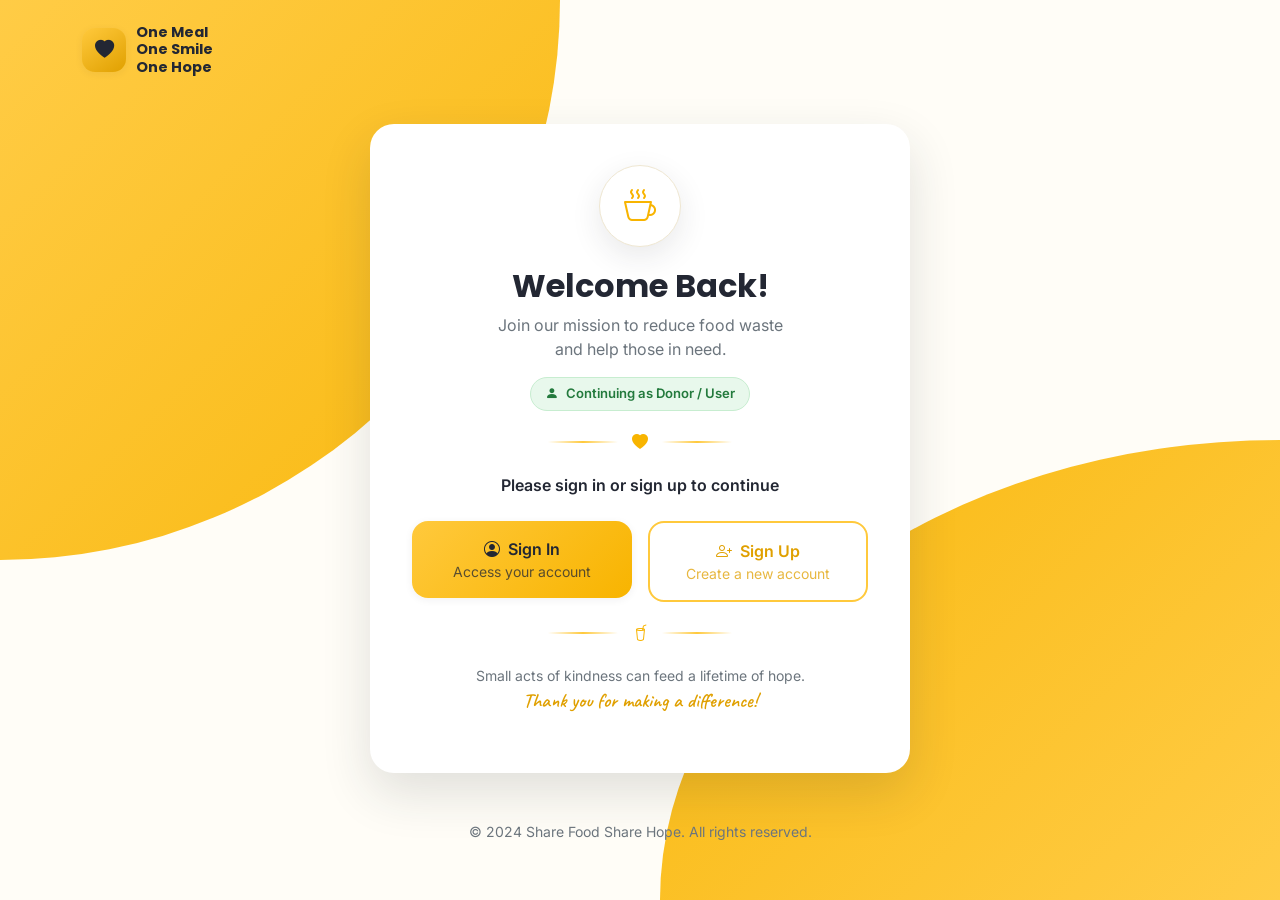
==== commit 97ae54c0: "Modified some titles, added a quality checklist in the volunteer dashboard" ====
--- a/auth.html
+++ b/auth.html
@@ -3,7 +3,7 @@
 <head>
 <meta charset="UTF-8">
 <meta name="viewport" content="width=device-width, initial-scale=1.0">
-<title>Share Food, Share Hope | Sign In / Sign Up</title>
+<title>Food Donation Platform | Sign In / Sign Up</title>
 <link href="https://cdn.jsdelivr.net/npm/bootstrap@5.3.3/dist/css/bootstrap.min.css" rel="stylesheet">
 <link rel="stylesheet" href="https://cdn.jsdelivr.net/npm/bootstrap-icons@1.11.3/font/bootstrap-icons.css">
 <link rel="stylesheet" href="style.css">
@@ -22,7 +22,7 @@
   <header class="content-layer container pt-4">
     <div class="brand-lockup">
       <div class="brand-mark"><i class="bi bi-heart-fill"></i></div>
-      <div class="brand-text">Share Food<br>Share Hope</div>
+      <div class="brand-text">One Meal <br> One Smile <br> One Hope</div>
     </div>
   </header>
 
--- a/style.css
+++ b/style.css
@@ -170,6 +170,24 @@
 .status-pill.completed{color:#1E40AF;background:#EFF6FF;}
 .status-pill.rejected{color:#B91C1C;background:#FEE2E2;}
 
+/* Quality Check ── new status pill colour */
+.status-pill.quality-passed{color:#065F46;background:#D1FAE5;}
+
+/* ── Food Quality Check card (volunteer action area) ─────── */
+.quality-check-card{
+  background:linear-gradient(135deg,#FFFBEB,#FEF3C7);
+  border:1.5px solid #FDE68A;
+  border-radius:var(--r-md);
+  padding:1.25rem 1.4rem;
+}
+.quality-check-header{
+  display:flex;align-items:flex-start;gap:14px;margin-bottom:1.1rem;
+}
+.quality-check-header>i{
+  font-size:2rem;color:#D97706;flex-shrink:0;margin-top:1px;
+}
+.quality-check-actions{display:flex;gap:.75rem;flex-wrap:wrap;}
+
 /* ── Assign info cards (donor dashboard) ────────────────── */
 .assign-info-card{border-radius:var(--r-md);padding:1rem 1.1rem;font-size:.85rem;}
 .assign-info-card.ngo-info{background:#EEF2FF;border:1px solid #C7D2FE;}
